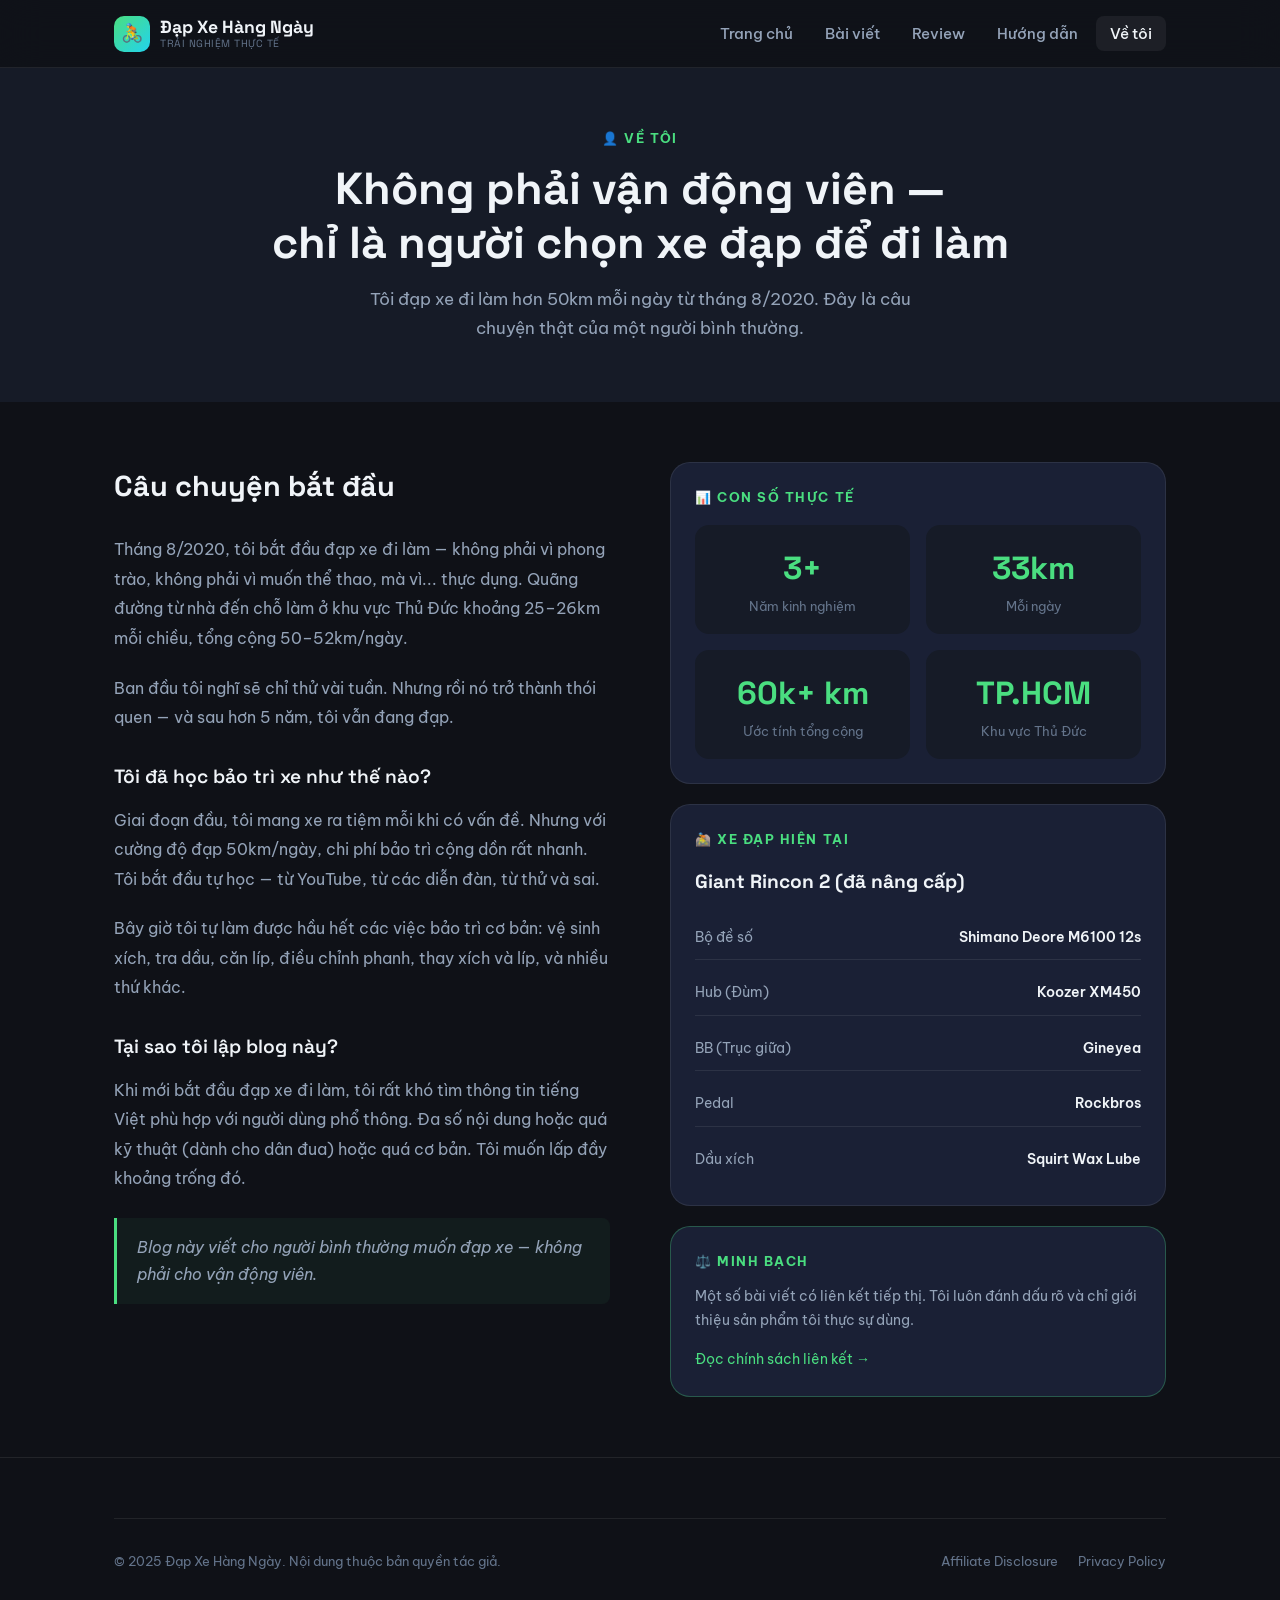
==== about.html @ 83a3c380 "Initial commit: Dap Xe Hang Ngay cycling blog website" ====
<!DOCTYPE html>
<html lang="vi">
<head>
  <meta charset="UTF-8" />
  <meta name="viewport" content="width=device-width, initial-scale=1.0" />
  <title>Về tôi – Người đạp xe đi làm hơn 5 năm | Đạp Xe Hàng Ngày</title>
  <meta name="description" content="Câu chuyện của tôi: đạp xe đi làm 50km/ngày từ tháng 8/2020, tự bảo trì xe, và tại sao tôi lập blog này." />
  <link rel="icon" href="data:image/svg+xml,<svg xmlns='http://www.w3.org/2000/svg' viewBox='0 0 100 100'><text y='.9em' font-size='90'>🚴</text></svg>" />
  <link rel="stylesheet" href="css/style.css" />
</head>
<body>
<nav class="navbar">
  <div class="container nav-inner">
    <a href="index.html" class="nav-logo">
      <div class="nav-logo-icon">🚴</div>
      <div class="nav-logo-text">Đạp Xe Hàng Ngày<span class="nav-logo-sub">Trải nghiệm thực tế</span></div>
    </a>
    <ul class="nav-links">
      <li><a href="index.html">Trang chủ</a></li>
      <li><a href="blog.html">Bài viết</a></li>
      <li><a href="reviews.html">Review</a></li>
      <li><a href="guides.html">Hướng dẫn</a></li>
      <li><a href="about.html" class="active">Về tôi</a></li>
    </ul>
    <button class="nav-toggle" id="navToggle" aria-label="Mở menu" aria-expanded="false"><span></span><span></span><span></span></button>
  </div>
</nav>
<nav class="mobile-menu" id="mobileMenu">
  <a href="index.html">🏠 Trang chủ</a>
  <a href="blog.html">📝 Bài viết</a>
  <a href="reviews.html">⭐ Review</a>
  <a href="guides.html">📚 Hướng dẫn</a>
  <a href="about.html">👤 Về tôi</a>
</nav>

<main>
  <!-- Page Hero -->
  <section class="page-hero" style="background:var(--bg-secondary);">
    <div class="container">
      <div class="section-label">👤 Về tôi</div>
      <h1 class="section-title">Không phải vận động viên —<br />chỉ là người chọn xe đạp để đi làm</h1>
      <p class="section-subtitle" style="margin:0 auto;">Tôi đạp xe đi làm hơn 50km mỗi ngày từ tháng 8/2020. Đây là câu chuyện thật của một người bình thường.</p>
    </div>
  </section>

  <div class="container" style="padding:60px 24px;">
    <div style="display:grid;grid-template-columns:1fr 1fr;gap:60px;align-items:start;">

      <!-- Story -->
      <div>
        <h2 style="font-family:var(--font-heading);font-size:1.8rem;font-weight:700;margin-bottom:24px;">Câu chuyện bắt đầu</h2>

        <div class="post-content" style="background:transparent;border:none;padding:0;">
          <p>Tháng 8/2020, tôi bắt đầu đạp xe đi làm — không phải vì phong trào, không phải vì muốn thể thao, mà vì... thực dụng. Quãng đường từ nhà đến chỗ làm ở khu vực Thủ Đức khoảng 25–26km mỗi chiều, tổng cộng 50–52km/ngày.</p>

          <p>Ban đầu tôi nghĩ sẽ chỉ thử vài tuần. Nhưng rồi nó trở thành thói quen — và sau hơn 5 năm, tôi vẫn đang đạp.</p>

          <h3>Tôi đã học bảo trì xe như thế nào?</h3>
          <p>Giai đoạn đầu, tôi mang xe ra tiệm mỗi khi có vấn đề. Nhưng với cường độ đạp 50km/ngày, chi phí bảo trì cộng dồn rất nhanh. Tôi bắt đầu tự học — từ YouTube, từ các diễn đàn, từ thử và sai.</p>

          <p>Bây giờ tôi tự làm được hầu hết các việc bảo trì cơ bản: vệ sinh xích, tra dầu, căn líp, điều chỉnh phanh, thay xích và líp, và nhiều thứ khác.</p>

          <h3>Tại sao tôi lập blog này?</h3>
          <p>Khi mới bắt đầu đạp xe đi làm, tôi rất khó tìm thông tin tiếng Việt phù hợp với người dùng phổ thông. Đa số nội dung hoặc quá kỹ thuật (dành cho dân đua) hoặc quá cơ bản. Tôi muốn lấp đầy khoảng trống đó.</p>

          <blockquote>Blog này viết cho người bình thường muốn đạp xe — không phải cho vận động viên.</blockquote>
        </div>
      </div>

      <!-- Stats & Bike Specs -->
      <div style="display:flex;flex-direction:column;gap:20px;">

        <div class="card">
          <div class="card-body">
            <div class="section-label" style="margin-bottom:16px;">📊 Con số thực tế</div>
            <div style="display:grid;grid-template-columns:1fr 1fr;gap:16px;">
              <div style="text-align:center;padding:16px;background:var(--bg-secondary);border-radius:var(--radius-md);">
                <div style="font-family:var(--font-heading);font-size:2rem;font-weight:800;color:var(--accent-primary);" data-target="5" data-suffix="+">0</div>
                <div style="font-size:0.82rem;color:var(--text-muted);">Năm kinh nghiệm</div>
              </div>
              <div style="text-align:center;padding:16px;background:var(--bg-secondary);border-radius:var(--radius-md);">
                <div style="font-family:var(--font-heading);font-size:2rem;font-weight:800;color:var(--accent-primary);" data-target="50" data-suffix="km">0</div>
                <div style="font-size:0.82rem;color:var(--text-muted);">Mỗi ngày</div>
              </div>
              <div style="text-align:center;padding:16px;background:var(--bg-secondary);border-radius:var(--radius-md);">
                <div style="font-family:var(--font-heading);font-size:2rem;font-weight:800;color:var(--accent-primary);" data-target="91" data-suffix="k+ km">0</div>
                <div style="font-size:0.82rem;color:var(--text-muted);">Ước tính tổng cộng</div>
              </div>
              <div style="text-align:center;padding:16px;background:var(--bg-secondary);border-radius:var(--radius-md);">
                <div style="font-family:var(--font-heading);font-size:2rem;font-weight:800;color:var(--accent-primary);">TP.HCM</div>
                <div style="font-size:0.82rem;color:var(--text-muted);">Khu vực Thủ Đức</div>
              </div>
            </div>
          </div>
        </div>

        <div class="card">
          <div class="card-body">
            <div class="section-label" style="margin-bottom:16px;">🚵 Xe đạp hiện tại</div>
            <div style="font-family:var(--font-heading);font-size:1.2rem;font-weight:700;margin-bottom:16px;">Giant Rincon 2 (đã nâng cấp)</div>
            <div style="display:flex;flex-direction:column;gap:10px;">
              <div style="display:flex;justify-content:space-between;padding:10px 0;border-bottom:1px solid var(--border-color);font-size:0.9rem;">
                <span style="color:var(--text-secondary);">Bộ đề số</span>
                <span style="font-weight:600;">Shimano Deore M6100 12s</span>
              </div>
              <div style="display:flex;justify-content:space-between;padding:10px 0;border-bottom:1px solid var(--border-color);font-size:0.9rem;">
                <span style="color:var(--text-secondary);">Hub (Đùm)</span>
                <span style="font-weight:600;">Koozer XM450</span>
              </div>
              <div style="display:flex;justify-content:space-between;padding:10px 0;border-bottom:1px solid var(--border-color);font-size:0.9rem;">
                <span style="color:var(--text-secondary);">BB (Trục giữa)</span>
                <span style="font-weight:600;">Gineyea</span>
              </div>
              <div style="display:flex;justify-content:space-between;padding:10px 0;border-bottom:1px solid var(--border-color);font-size:0.9rem;">
                <span style="color:var(--text-secondary);">Pedal</span>
                <span style="font-weight:600;">Rockbros</span>
              </div>
              <div style="display:flex;justify-content:space-between;padding:10px 0;font-size:0.9rem;">
                <span style="color:var(--text-secondary);">Dầu xích</span>
                <span style="font-weight:600;">Squirt Wax Lube</span>
              </div>
            </div>
          </div>
        </div>

        <div class="card" style="border-color:var(--border-accent);">
          <div class="card-body">
            <div class="section-label" style="margin-bottom:12px;">⚖️ Minh bạch</div>
            <p style="font-size:0.88rem;color:var(--text-secondary);margin-bottom:12px;">Một số bài viết có liên kết tiếp thị. Tôi luôn đánh dấu rõ và chỉ giới thiệu sản phẩm tôi thực sự dùng.</p>
            <a href="legal/disclosure.html" style="font-size:0.88rem;color:var(--accent-primary);">Đọc chính sách liên kết →</a>
          </div>
        </div>

      </div>
    </div>
  </div>
</main>

<footer class="footer">
  <div class="container">
    <div class="footer-bottom">
      <p class="footer-copy">© 2025 Đạp Xe Hàng Ngày. Nội dung thuộc bản quyền tác giả.</p>
      <div class="footer-legal">
        <a href="legal/disclosure.html">Affiliate Disclosure</a>
        <a href="legal/privacy-policy.html">Privacy Policy</a>
      </div>
    </div>
  </div>
</footer>
<script src="js/main.js"></script>
</body>
</html>
---- css/style.css ----
/* =========================================================
   BÁNH XE ĐI LÀM - Design System
   ========================================================= */

@import url('https://fonts.googleapis.com/css2?family=Be+Vietnam+Pro:ital,wght@0,300;0,400;0,500;0,600;0,700;0,800;1,400&family=Space+Grotesk:wght@400;500;600;700&display=swap');

/* ---- CSS Variables ---- */
:root {
  /* Colors - Dark Theme */
  --bg-primary:    #0f1117;
  --bg-secondary:  #161b27;
  --bg-card:       #1a2035;
  --bg-glass:      rgba(26, 32, 53, 0.7);

  --accent-primary:  #4ade80;   /* Xanh lá tươi - cycling energy */
  --accent-secondary:#22d3ee;   /* Cyan - tốc độ */
  --accent-warm:     #fb923c;   /* Cam - cảnh báo, highlight */
  --accent-gradient: linear-gradient(135deg, #4ade80 0%, #22d3ee 100%);

  --text-primary:   #f0f4f8;
  --text-secondary: #94a3b8;
  --text-muted:     #64748b;

  --border-color:   rgba(255,255,255,0.08);
  --border-accent:  rgba(74, 222, 128, 0.3);

  --shadow-sm:  0 2px 8px rgba(0,0,0,0.3);
  --shadow-md:  0 8px 32px rgba(0,0,0,0.4);
  --shadow-lg:  0 24px 64px rgba(0,0,0,0.5);
  --shadow-glow:0 0 30px rgba(74, 222, 128, 0.2);

  /* Typography */
  --font-body:    'Be Vietnam Pro', sans-serif;
  --font-heading: 'Space Grotesk', sans-serif;

  /* Spacing */
  --nav-height: 68px;
  --container-max: 1100px;
  --section-py: 80px;

  /* Transitions */
  --transition-fast:   150ms ease;
  --transition-normal: 300ms cubic-bezier(0.4, 0, 0.2, 1);
  --transition-slow:   600ms cubic-bezier(0.4, 0, 0.2, 1);

  --radius-sm: 8px;
  --radius-md: 14px;
  --radius-lg: 20px;
  --radius-xl: 28px;
}

/* ---- Reset & Base ---- */
*, *::before, *::after { box-sizing: border-box; margin: 0; padding: 0; }

html {
  scroll-behavior: smooth;
  font-size: 16px;
}

body {
  font-family: var(--font-body);
  background-color: var(--bg-primary);
  color: var(--text-primary);
  line-height: 1.7;
  min-height: 100vh;
  overflow-x: hidden;
}

img { max-width: 100%; height: auto; display: block; }
a  { color: var(--accent-primary); text-decoration: none; transition: color var(--transition-fast); }
a:hover { color: var(--accent-secondary); }

/* ---- Scrollbar ---- */
::-webkit-scrollbar { width: 6px; }
::-webkit-scrollbar-track { background: var(--bg-primary); }
::-webkit-scrollbar-thumb { background: var(--accent-primary); border-radius: 4px; }

/* ---- Container ---- */
.container {
  width: 100%;
  max-width: var(--container-max);
  margin: 0 auto;
  padding: 0 24px;
}

/* ---- Buttons ---- */
.btn {
  display: inline-flex;
  align-items: center;
  gap: 8px;
  padding: 12px 28px;
  border-radius: 50px;
  font-family: var(--font-body);
  font-weight: 600;
  font-size: 0.95rem;
  cursor: pointer;
  border: none;
  transition: all var(--transition-normal);
  text-decoration: none;
  letter-spacing: 0.02em;
  white-space: nowrap;
}

.btn-primary {
  background: var(--accent-gradient);
  color: #0f1117;
  box-shadow: 0 4px 20px rgba(74, 222, 128, 0.35);
}
.btn-primary:hover {
  transform: translateY(-2px);
  box-shadow: 0 8px 30px rgba(74, 222, 128, 0.5);
  color: #0f1117;
}

.btn-outline {
  background: transparent;
  color: var(--text-primary);
  border: 1.5px solid var(--border-color);
}
.btn-outline:hover {
  border-color: var(--accent-primary);
  color: var(--accent-primary);
  transform: translateY(-2px);
}

.btn-sm { padding: 8px 18px; font-size: 0.85rem; }

/* ---- Cards ---- */
.card {
  background: var(--bg-card);
  border: 1px solid var(--border-color);
  border-radius: var(--radius-lg);
  overflow: hidden;
  transition: all var(--transition-normal);
}
.card:hover {
  transform: translateY(-4px);
  border-color: var(--border-accent);
  box-shadow: var(--shadow-md), var(--shadow-glow);
}

.card-body { padding: 24px; }

/* ---- Tags/Badges ---- */
.tag {
  display: inline-block;
  padding: 4px 12px;
  border-radius: 50px;
  font-size: 0.78rem;
  font-weight: 600;
  letter-spacing: 0.04em;
  text-transform: uppercase;
}
.tag-green  { background: rgba(74,222,128,0.15); color: var(--accent-primary); }
.tag-cyan   { background: rgba(34,211,238,0.15); color: var(--accent-secondary); }
.tag-orange { background: rgba(251,146,60,0.15);  color: var(--accent-warm); }
.tag-gray   { background: rgba(148,163,184,0.12); color: var(--text-secondary); }

/* ---- Section headings ---- */
.section-label {
  font-size: 0.8rem;
  font-weight: 700;
  letter-spacing: 0.12em;
  text-transform: uppercase;
  color: var(--accent-primary);
  margin-bottom: 12px;
}

.section-title {
  font-family: var(--font-heading);
  font-size: clamp(1.8rem, 4vw, 2.8rem);
  font-weight: 700;
  line-height: 1.2;
  margin-bottom: 16px;
}

.section-subtitle {
  color: var(--text-secondary);
  font-size: 1.05rem;
  max-width: 580px;
}

/* ---- Divider ---- */
.divider {
  width: 48px;
  height: 3px;
  background: var(--accent-gradient);
  border-radius: 2px;
  margin-bottom: 24px;
}

/* ========================================================
   NAVIGATION
   ======================================================== */
.navbar {
  position: fixed;
  top: 0;
  left: 0;
  right: 0;
  z-index: 1000;
  height: var(--nav-height);
  background: rgba(15, 17, 23, 0.85);
  backdrop-filter: blur(20px);
  -webkit-backdrop-filter: blur(20px);
  border-bottom: 1px solid var(--border-color);
  transition: all var(--transition-normal);
}

.navbar.scrolled {
  background: rgba(15, 17, 23, 0.98);
  box-shadow: var(--shadow-md);
}

.nav-inner {
  display: flex;
  align-items: center;
  justify-content: space-between;
  height: 100%;
}

.nav-logo {
  display: flex;
  align-items: center;
  gap: 10px;
  text-decoration: none;
}

.nav-logo-icon {
  width: 36px;
  height: 36px;
  background: var(--accent-gradient);
  border-radius: 10px;
  display: flex;
  align-items: center;
  justify-content: center;
  font-size: 18px;
}

.nav-logo-text {
  font-family: var(--font-heading);
  font-size: 1.1rem;
  font-weight: 700;
  color: var(--text-primary);
  line-height: 1.2;
}

.nav-logo-sub {
  display: block;
  font-size: 0.65rem;
  font-weight: 400;
  color: var(--text-muted);
  letter-spacing: 0.05em;
  text-transform: uppercase;
}

.nav-links {
  display: flex;
  align-items: center;
  gap: 4px;
  list-style: none;
}

.nav-links a {
  padding: 8px 14px;
  border-radius: var(--radius-sm);
  font-size: 0.92rem;
  font-weight: 500;
  color: var(--text-secondary);
  transition: all var(--transition-fast);
}
.nav-links a:hover,
.nav-links a.active {
  color: var(--text-primary);
  background: rgba(255,255,255,0.06);
}

.nav-cta { margin-left: 8px; }

/* Mobile Nav Toggle */
.nav-toggle {
  display: none;
  flex-direction: column;
  gap: 5px;
  cursor: pointer;
  padding: 6px;
  border: none;
  background: none;
}
.nav-toggle span {
  display: block;
  width: 24px;
  height: 2px;
  background: var(--text-primary);
  border-radius: 2px;
  transition: all var(--transition-normal);
}

/* Mobile Menu */
.mobile-menu {
  display: none;
  position: fixed;
  top: var(--nav-height);
  left: 0;
  right: 0;
  background: rgba(15,17,23,0.98);
  backdrop-filter: blur(20px);
  border-bottom: 1px solid var(--border-color);
  padding: 16px 24px 24px;
  z-index: 999;
  flex-direction: column;
  gap: 4px;
}
.mobile-menu.open { display: flex; }
.mobile-menu a {
  padding: 12px 16px;
  border-radius: var(--radius-sm);
  font-size: 1rem;
  font-weight: 500;
  color: var(--text-secondary);
}
.mobile-menu a:hover { color: var(--text-primary); background: rgba(255,255,255,0.06); }

/* ========================================================
   HERO SECTION
   ======================================================== */
.hero {
  min-height: 100vh;
  display: flex;
  align-items: center;
  padding-top: var(--nav-height);
  position: relative;
  overflow: hidden;
}

/* Animated background grid */
.hero::before {
  content: '';
  position: absolute;
  inset: 0;
  background-image:
    linear-gradient(rgba(74,222,128,0.04) 1px, transparent 1px),
    linear-gradient(90deg, rgba(74,222,128,0.04) 1px, transparent 1px);
  background-size: 60px 60px;
  mask-image: radial-gradient(ellipse 80% 70% at 50% 50%, black 40%, transparent 100%);
  -webkit-mask-image: radial-gradient(ellipse 80% 70% at 50% 50%, black 40%, transparent 100%);
}

/* Glow orbs */
.hero::after {
  content: '';
  position: absolute;
  top: 20%;
  right: -10%;
  width: 600px;
  height: 600px;
  background: radial-gradient(circle, rgba(74,222,128,0.08) 0%, transparent 70%);
  border-radius: 50%;
  pointer-events: none;
}

.hero-content {
  position: relative;
  z-index: 1;
  display: grid;
  grid-template-columns: 1fr 1fr;
  gap: 64px;
  align-items: center;
  padding: 80px 0;
}

.hero-eyebrow {
  display: inline-flex;
  align-items: center;
  gap: 8px;
  background: rgba(74,222,128,0.1);
  border: 1px solid rgba(74,222,128,0.2);
  border-radius: 50px;
  padding: 6px 16px;
  font-size: 0.82rem;
  font-weight: 600;
  color: var(--accent-primary);
  letter-spacing: 0.05em;
  text-transform: uppercase;
  margin-bottom: 24px;
}

.hero-title {
  font-family: var(--font-heading);
  font-size: clamp(2.4rem, 5vw, 3.8rem);
  font-weight: 800;
  line-height: 1.1;
  margin-bottom: 24px;
  letter-spacing: -0.02em;
}

.hero-title .highlight {
  background: var(--accent-gradient);
  -webkit-background-clip: text;
  -webkit-text-fill-color: transparent;
  background-clip: text;
}

.hero-desc {
  font-size: 1.1rem;
  color: var(--text-secondary);
  line-height: 1.8;
  margin-bottom: 36px;
  max-width: 480px;
}

.hero-cta {
  display: flex;
  gap: 12px;
  flex-wrap: wrap;
  margin-bottom: 48px;
}

.hero-stats {
  display: flex;
  gap: 32px;
}

.hero-stat-item {
  display: flex;
  flex-direction: column;
}

.hero-stat-number {
  font-family: var(--font-heading);
  font-size: 2rem;
  font-weight: 800;
  background: var(--accent-gradient);
  -webkit-background-clip: text;
  -webkit-text-fill-color: transparent;
  background-clip: text;
  line-height: 1;
}

.hero-stat-label {
  font-size: 0.82rem;
  color: var(--text-muted);
  margin-top: 4px;
}

/* Hero Visual */
.hero-visual {
  display: flex;
  justify-content: center;
  align-items: center;
  position: relative;
}

.hero-bike-card {
  background: var(--bg-glass);
  backdrop-filter: blur(20px);
  border: 1px solid var(--border-color);
  border-radius: var(--radius-xl);
  padding: 32px;
  width: 100%;
  max-width: 400px;
  box-shadow: var(--shadow-lg);
  position: relative;
  overflow: hidden;
}

.hero-bike-card::before {
  content: '';
  position: absolute;
  top: -50%;
  left: -50%;
  width: 200%;
  height: 200%;
  background: conic-gradient(from 0deg at 50% 50%, transparent 0deg, rgba(74,222,128,0.06) 60deg, transparent 120deg);
  animation: rotate 8s linear infinite;
}

@keyframes rotate { to { transform: rotate(360deg); } }

.bike-card-inner { position: relative; z-index: 1; }

.bike-emoji { font-size: 72px; text-align: center; margin-bottom: 20px; animation: float 3s ease-in-out infinite; }
@keyframes float {
  0%, 100% { transform: translateY(0); }
  50% { transform: translateY(-12px); }
}

.bike-card-title {
  font-family: var(--font-heading);
  font-size: 1.2rem;
  font-weight: 700;
  text-align: center;
  margin-bottom: 6px;
}

.bike-card-sub {
  text-align: center;
  color: var(--text-secondary);
  font-size: 0.88rem;
  margin-bottom: 24px;
}

.bike-card-stats {
  display: grid;
  grid-template-columns: 1fr 1fr;
  gap: 12px;
}

.bike-mini-stat {
  background: rgba(255,255,255,0.04);
  border: 1px solid var(--border-color);
  border-radius: var(--radius-sm);
  padding: 12px;
  text-align: center;
}

.bike-mini-stat-val {
  font-family: var(--font-heading);
  font-size: 1.4rem;
  font-weight: 700;
  color: var(--accent-primary);
}

.bike-mini-stat-label {
  font-size: 0.75rem;
  color: var(--text-muted);
  margin-top: 2px;
}

/* ========================================================
   FEATURES / ABOUT STRIP
   ======================================================== */
.features-strip {
  padding: 60px 0;
  border-top: 1px solid var(--border-color);
  border-bottom: 1px solid var(--border-color);
}

.features-grid {
  display: grid;
  grid-template-columns: repeat(4, 1fr);
  gap: 32px;
}

.feature-item {
  display: flex;
  flex-direction: column;
  align-items: flex-start;
  gap: 12px;
}

.feature-icon {
  width: 44px;
  height: 44px;
  border-radius: var(--radius-sm);
  background: rgba(74,222,128,0.1);
  display: flex;
  align-items: center;
  justify-content: center;
  font-size: 22px;
}

.feature-title {
  font-family: var(--font-heading);
  font-size: 1rem;
  font-weight: 600;
}

.feature-desc {
  font-size: 0.88rem;
  color: var(--text-secondary);
  line-height: 1.6;
}

/* ========================================================
   LATEST POSTS
   ======================================================== */
.posts-section {
  padding: var(--section-py) 0;
}

.section-header {
  display: flex;
  align-items: flex-end;
  justify-content: space-between;
  margin-bottom: 48px;
  flex-wrap: wrap;
  gap: 16px;
}

.posts-grid {
  display: grid;
  grid-template-columns: 2fr 1fr;
  gap: 24px;
}

.post-card {
  background: var(--bg-card);
  border: 1px solid var(--border-color);
  border-radius: var(--radius-lg);
  overflow: hidden;
  transition: all var(--transition-normal);
  display: flex;
  flex-direction: column;
}

.post-card:hover {
  transform: translateY(-4px);
  border-color: var(--border-accent);
  box-shadow: var(--shadow-md), var(--shadow-glow);
}

.post-card-thumb {
  width: 100%;
  aspect-ratio: 16/9;
  background: var(--bg-secondary);
  overflow: hidden;
  position: relative;
}

.post-card-thumb-placeholder {
  width: 100%;
  height: 100%;
  display: flex;
  align-items: center;
  justify-content: center;
  font-size: 64px;
  background: linear-gradient(135deg, var(--bg-secondary) 0%, var(--bg-card) 100%);
}

.post-card.featured .post-card-thumb { aspect-ratio: 16/7; }

.post-card-body {
  padding: 24px;
  flex: 1;
  display: flex;
  flex-direction: column;
}

.post-meta {
  display: flex;
  align-items: center;
  gap: 12px;
  margin-bottom: 12px;
  flex-wrap: wrap;
}

.post-date {
  font-size: 0.8rem;
  color: var(--text-muted);
}

.post-title {
  font-family: var(--font-heading);
  font-size: 1.2rem;
  font-weight: 700;
  line-height: 1.4;
  margin-bottom: 10px;
  color: var(--text-primary);
  transition: color var(--transition-fast);
}

.post-card:hover .post-title { color: var(--accent-primary); }

.post-card.featured .post-title { font-size: 1.6rem; }

.post-excerpt {
  font-size: 0.92rem;
  color: var(--text-secondary);
  line-height: 1.7;
  flex: 1;
  margin-bottom: 20px;
}

.post-read-more {
  display: inline-flex;
  align-items: center;
  gap: 6px;
  font-size: 0.88rem;
  font-weight: 600;
  color: var(--accent-primary);
  transition: gap var(--transition-fast);
}
.post-read-more:hover { gap: 10px; color: var(--accent-primary); }

.posts-sidebar {
  display: flex;
  flex-direction: column;
  gap: 16px;
}

.post-card-mini {
  background: var(--bg-card);
  border: 1px solid var(--border-color);
  border-radius: var(--radius-md);
  padding: 18px;
  transition: all var(--transition-normal);
  display: flex;
  flex-direction: column;
  gap: 10px;
}
.post-card-mini:hover {
  border-color: var(--border-accent);
  transform: translateX(4px);
}

.post-card-mini .post-title {
  font-size: 0.98rem;
  margin: 0;
}

/* ========================================================
   REVIEWS SECTION
   ======================================================== */
.reviews-section {
  padding: var(--section-py) 0;
  background: var(--bg-secondary);
}

.reviews-grid {
  display: grid;
  grid-template-columns: repeat(3, 1fr);
  gap: 20px;
}

.review-card {
  background: var(--bg-card);
  border: 1px solid var(--border-color);
  border-radius: var(--radius-lg);
  padding: 24px;
  transition: all var(--transition-normal);
  display: flex;
  flex-direction: column;
  gap: 16px;
}
.review-card:hover {
  transform: translateY(-4px);
  border-color: var(--border-accent);
  box-shadow: var(--shadow-md), var(--shadow-glow);
}

.review-icon { font-size: 40px; }

.review-rating {
  display: flex;
  gap: 3px;
  color: #fbbf24;
  font-size: 0.9rem;
}

.review-title {
  font-family: var(--font-heading);
  font-size: 1.05rem;
  font-weight: 700;
  color: var(--text-primary);
}

.review-desc {
  font-size: 0.88rem;
  color: var(--text-secondary);
  line-height: 1.65;
  flex: 1;
}

.review-price-row {
  display: flex;
  align-items: center;
  justify-content: space-between;
  padding-top: 12px;
  border-top: 1px solid var(--border-color);
}

.review-price {
  font-size: 0.85rem;
  color: var(--text-muted);
}

/* ---- Affiliate disclaimer chip ---- */
.affiliate-chip {
  display: inline-flex;
  align-items: center;
  gap: 5px;
  font-size: 0.72rem;
  font-weight: 600;
  color: var(--accent-warm);
  background: rgba(251,146,60,0.1);
  border: 1px solid rgba(251,146,60,0.2);
  border-radius: 50px;
  padding: 2px 8px;
}

/* ========================================================
   ABOUT PREVIEW SECTION
   ======================================================== */
.about-section {
  padding: var(--section-py) 0;
}

.about-grid {
  display: grid;
  grid-template-columns: 1fr 1fr;
  gap: 80px;
  align-items: center;
}

.about-timeline {
  display: flex;
  flex-direction: column;
  gap: 0;
}

.timeline-item {
  display: flex;
  gap: 20px;
  position: relative;
}

.timeline-item:not(:last-child) { padding-bottom: 32px; }

.timeline-line {
  display: flex;
  flex-direction: column;
  align-items: center;
  flex-shrink: 0;
}

.timeline-dot {
  width: 12px;
  height: 12px;
  border-radius: 50%;
  background: var(--accent-primary);
  flex-shrink: 0;
  position: relative;
  z-index: 1;
  box-shadow: 0 0 0 4px rgba(74,222,128,0.15);
}

.timeline-connector {
  width: 2px;
  flex: 1;
  background: linear-gradient(to bottom, var(--accent-primary), transparent);
  margin-top: 4px;
}

.timeline-content { padding-top: 0; }

.timeline-year {
  font-size: 0.78rem;
  font-weight: 700;
  letter-spacing: 0.1em;
  text-transform: uppercase;
  color: var(--accent-primary);
  margin-bottom: 4px;
}

.timeline-text {
  font-size: 0.95rem;
  color: var(--text-secondary);
  line-height: 1.65;
}

/* ========================================================
   NEWSLETTER / CTA STRIP
   ======================================================== */
.cta-section {
  padding: var(--section-py) 0;
  background: var(--bg-secondary);
  position: relative;
  overflow: hidden;
}

.cta-section::before {
  content: '';
  position: absolute;
  top: -100px;
  left: 50%;
  transform: translateX(-50%);
  width: 800px;
  height: 400px;
  background: radial-gradient(ellipse, rgba(74,222,128,0.06) 0%, transparent 70%);
  pointer-events: none;
}

.cta-inner {
  text-align: center;
  position: relative;
  z-index: 1;
}

.cta-inner .section-title { margin-bottom: 12px; }
.cta-inner .section-subtitle { margin: 0 auto 36px; }

/* ========================================================
   FOOTER
   ======================================================== */
.footer {
  background: var(--bg-primary);
  border-top: 1px solid var(--border-color);
  padding: 60px 0 32px;
}

.footer-grid {
  display: grid;
  grid-template-columns: 1.5fr 1fr 1fr 1fr;
  gap: 40px;
  margin-bottom: 48px;
}

.footer-brand-desc {
  font-size: 0.9rem;
  color: var(--text-secondary);
  line-height: 1.7;
  margin: 12px 0 20px;
}

.footer-social {
  display: flex;
  gap: 10px;
}

.footer-social a {
  width: 36px;
  height: 36px;
  border-radius: 8px;
  background: var(--bg-card);
  border: 1px solid var(--border-color);
  display: flex;
  align-items: center;
  justify-content: center;
  font-size: 16px;
  transition: all var(--transition-fast);
  color: var(--text-secondary);
}
.footer-social a:hover {
  border-color: var(--accent-primary);
  color: var(--accent-primary);
  background: rgba(74,222,128,0.08);
}

.footer-col-title {
  font-family: var(--font-heading);
  font-size: 0.9rem;
  font-weight: 700;
  color: var(--text-primary);
  margin-bottom: 16px;
  letter-spacing: 0.03em;
  text-transform: uppercase;
}

.footer-links {
  list-style: none;
  display: flex;
  flex-direction: column;
  gap: 10px;
}

.footer-links a {
  font-size: 0.88rem;
  color: var(--text-secondary);
  transition: color var(--transition-fast);
}
.footer-links a:hover { color: var(--accent-primary); }

.footer-bottom {
  display: flex;
  align-items: center;
  justify-content: space-between;
  padding-top: 32px;
  border-top: 1px solid var(--border-color);
  flex-wrap: wrap;
  gap: 12px;
}

.footer-copy {
  font-size: 0.83rem;
  color: var(--text-muted);
}

.footer-legal {
  display: flex;
  gap: 20px;
}
.footer-legal a {
  font-size: 0.83rem;
  color: var(--text-muted);
}
.footer-legal a:hover { color: var(--accent-primary); }

/* ---- Affiliate Banner ---- */
.affiliate-banner {
  background: rgba(251,146,60,0.08);
  border: 1px solid rgba(251,146,60,0.2);
  border-radius: var(--radius-md);
  padding: 12px 20px;
  display: flex;
  align-items: flex-start;
  gap: 10px;
  margin: 32px 0;
  font-size: 0.88rem;
  color: var(--text-secondary);
}
.affiliate-banner-icon { font-size: 18px; flex-shrink: 0; }

/* ========================================================
   BLOG / POST PAGE STYLES
   ======================================================== */
.page-hero {
  padding: calc(var(--nav-height) + 60px) 0 60px;
  text-align: center;
}

.post-layout {
  display: grid;
  grid-template-columns: 1fr 300px;
  gap: 40px;
  padding: 60px 0;
}

.post-content {
  background: var(--bg-card);
  border: 1px solid var(--border-color);
  border-radius: var(--radius-lg);
  padding: 48px;
}

.post-content h2 {
  font-family: var(--font-heading);
  font-size: 1.6rem;
  font-weight: 700;
  margin: 40px 0 16px;
  color: var(--text-primary);
}

.post-content h3 {
  font-family: var(--font-heading);
  font-size: 1.2rem;
  font-weight: 600;
  margin: 28px 0 12px;
  color: var(--text-primary);
}

.post-content p {
  margin-bottom: 20px;
  color: var(--text-secondary);
  line-height: 1.85;
}

.post-content ul, .post-content ol {
  margin: 16px 0 24px 24px;
  color: var(--text-secondary);
}

.post-content li { margin-bottom: 8px; line-height: 1.75; }

.post-content strong { color: var(--text-primary); font-weight: 600; }

.post-content table {
  width: 100%;
  border-collapse: collapse;
  margin: 24px 0;
  font-size: 0.9rem;
}
.post-content th {
  background: var(--bg-secondary);
  padding: 12px 16px;
  text-align: left;
  font-weight: 600;
  font-size: 0.82rem;
  text-transform: uppercase;
  letter-spacing: 0.05em;
  color: var(--text-secondary);
  border-bottom: 1px solid var(--border-color);
}
.post-content td {
  padding: 12px 16px;
  border-bottom: 1px solid var(--border-color);
  color: var(--text-secondary);
}
.post-content tr:last-child td { border-bottom: none; }

.post-content blockquote {
  border-left: 3px solid var(--accent-primary);
  padding: 16px 20px;
  background: rgba(74,222,128,0.05);
  border-radius: 0 var(--radius-sm) var(--radius-sm) 0;
  margin: 24px 0;
  color: var(--text-secondary);
  font-style: italic;
}

/* Product Box */
.product-box {
  background: var(--bg-secondary);
  border: 1px solid var(--border-accent);
  border-radius: var(--radius-lg);
  padding: 24px;
  margin: 32px 0;
  display: flex;
  gap: 20px;
  align-items: flex-start;
}

.product-box-icon { font-size: 48px; flex-shrink: 0; }

.product-box-info { flex: 1; }

.product-box-name {
  font-family: var(--font-heading);
  font-size: 1.1rem;
  font-weight: 700;
  margin-bottom: 6px;
}

.product-box-rating {
  color: #fbbf24;
  font-size: 0.9rem;
  margin-bottom: 10px;
}

.product-box-desc {
  font-size: 0.9rem;
  color: var(--text-secondary);
  margin-bottom: 16px;
}

.product-box-links {
  display: flex;
  gap: 10px;
  flex-wrap: wrap;
}

/* Post Sidebar */
.post-sidebar { display: flex; flex-direction: column; gap: 20px; }

.sidebar-card {
  background: var(--bg-card);
  border: 1px solid var(--border-color);
  border-radius: var(--radius-lg);
  padding: 20px;
}

.sidebar-card-title {
  font-family: var(--font-heading);
  font-size: 0.9rem;
  font-weight: 700;
  text-transform: uppercase;
  letter-spacing: 0.05em;
  color: var(--text-secondary);
  margin-bottom: 16px;
}

.sidebar-links { list-style: none; display: flex; flex-direction: column; gap: 8px; }
.sidebar-links li a {
  font-size: 0.9rem;
  color: var(--text-secondary);
  display: flex;
  align-items: center;
  gap: 6px;
}
.sidebar-links li a:hover { color: var(--accent-primary); }

/* ========================================================
   LEGAL PAGES
   ======================================================== */
.legal-page {
  max-width: 760px;
  margin: 0 auto;
  padding: calc(var(--nav-height) + 60px) 24px 80px;
}

.legal-page h1 {
  font-family: var(--font-heading);
  font-size: 2rem;
  font-weight: 800;
  margin-bottom: 8px;
}

.legal-page .last-updated {
  font-size: 0.85rem;
  color: var(--text-muted);
  margin-bottom: 48px;
}

.legal-page h2 {
  font-family: var(--font-heading);
  font-size: 1.2rem;
  font-weight: 700;
  margin: 36px 0 12px;
  color: var(--text-primary);
}

.legal-page p, .legal-page li {
  font-size: 0.95rem;
  color: var(--text-secondary);
  line-height: 1.85;
  margin-bottom: 12px;
}

.legal-page ul { margin-left: 24px; }

.legal-highlight {
  background: rgba(74,222,128,0.08);
  border: 1px solid rgba(74,222,128,0.2);
  border-radius: var(--radius-md);
  padding: 20px 24px;
  margin: 24px 0;
  font-size: 0.95rem;
  color: var(--text-secondary);
  line-height: 1.75;
}

/* ========================================================
   RESPONSIVE
   ======================================================== */
@media (max-width: 900px) {
  .hero-content { grid-template-columns: 1fr; gap: 48px; }
  .hero-visual { order: -1; }
  .posts-grid { grid-template-columns: 1fr; }
  .reviews-grid { grid-template-columns: 1fr 1fr; }
  .about-grid { grid-template-columns: 1fr; gap: 40px; }
  .features-grid { grid-template-columns: 1fr 1fr; gap: 24px; }
  .footer-grid { grid-template-columns: 1fr 1fr; }
  .post-layout { grid-template-columns: 1fr; }
}

@media (max-width: 600px) {
  :root { --section-py: 56px; }
  .nav-links, .nav-cta { display: none; }
  .nav-toggle { display: flex; }
  .reviews-grid { grid-template-columns: 1fr; }
  .features-grid { grid-template-columns: 1fr 1fr; }
  .footer-grid { grid-template-columns: 1fr; }
  .hero-stats { gap: 20px; }
  .hero-title { font-size: 2rem; }
  .post-content { padding: 24px; }
  .product-box { flex-direction: column; }
}

/* ---- Utility ---- */
.text-center { text-align: center; }
.mt-0 { margin-top: 0 !important; }

/* ---- Scroll animation ---- */
.reveal {
  opacity: 0;
  transform: translateY(24px);
  transition: opacity 0.7s ease, transform 0.7s ease;
}
.reveal.visible {
  opacity: 1;
  transform: translateY(0);
}
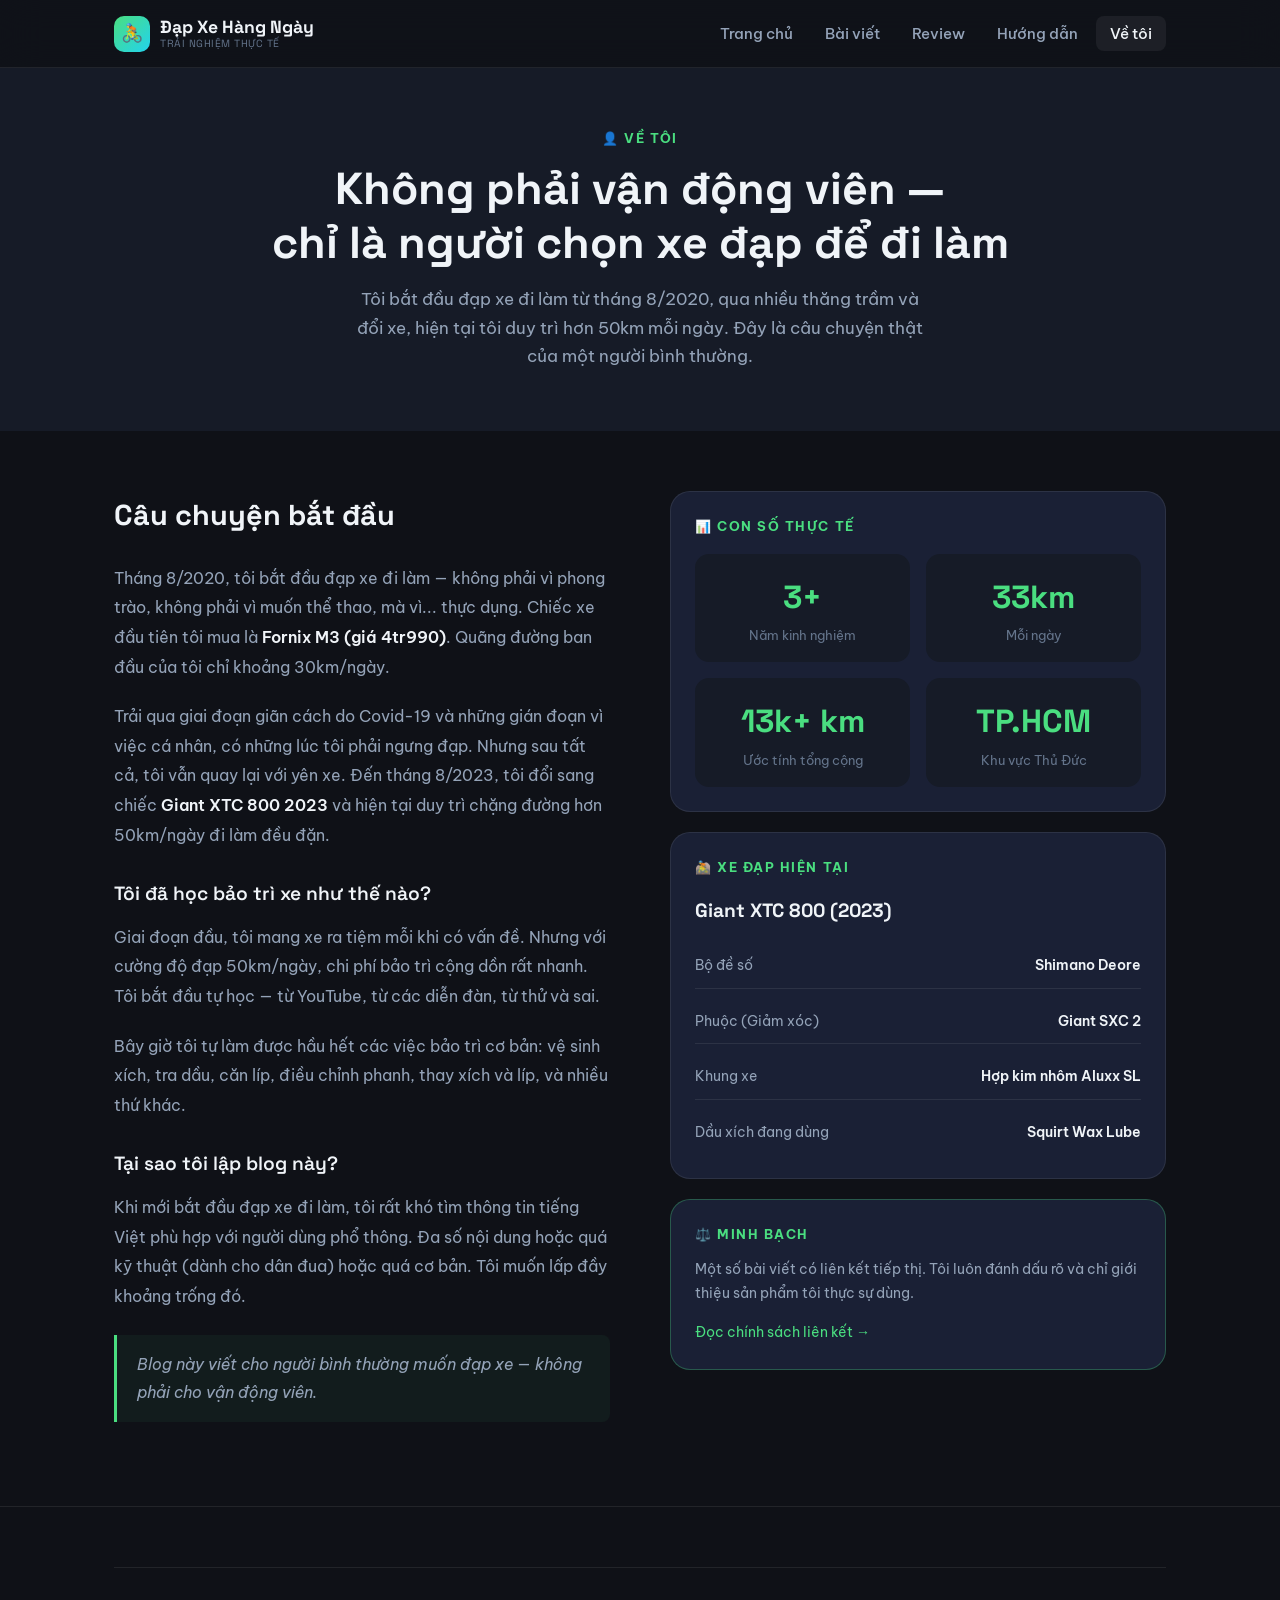
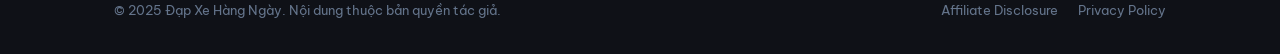
==== commit 39f7449d: "Update personal history and bike specs" ====
--- a/about.html
+++ b/about.html
@@ -39,7 +39,7 @@
     <div class="container">
       <div class="section-label">👤 Về tôi</div>
       <h1 class="section-title">Không phải vận động viên —<br />chỉ là người chọn xe đạp để đi làm</h1>
-      <p class="section-subtitle" style="margin:0 auto;">Tôi đạp xe đi làm hơn 50km mỗi ngày từ tháng 8/2020. Đây là câu chuyện thật của một người bình thường.</p>
+      <p class="section-subtitle" style="margin:0 auto;">Tôi bắt đầu đạp xe đi làm từ tháng 8/2020, qua nhiều thăng trầm và đổi xe, hiện tại tôi duy trì hơn 50km mỗi ngày. Đây là câu chuyện thật của một người bình thường.</p>
     </div>
   </section>
 
@@ -51,9 +51,9 @@
         <h2 style="font-family:var(--font-heading);font-size:1.8rem;font-weight:700;margin-bottom:24px;">Câu chuyện bắt đầu</h2>
 
         <div class="post-content" style="background:transparent;border:none;padding:0;">
-          <p>Tháng 8/2020, tôi bắt đầu đạp xe đi làm — không phải vì phong trào, không phải vì muốn thể thao, mà vì... thực dụng. Quãng đường từ nhà đến chỗ làm ở khu vực Thủ Đức khoảng 25–26km mỗi chiều, tổng cộng 50–52km/ngày.</p>
+          <p>Tháng 8/2020, tôi bắt đầu đạp xe đi làm — không phải vì phong trào, không phải vì muốn thể thao, mà vì... thực dụng. Chiếc xe đầu tiên tôi mua là <strong>Fornix M3 (giá 4tr990)</strong>. Quãng đường ban đầu của tôi chỉ khoảng 30km/ngày.</p>
 
-          <p>Ban đầu tôi nghĩ sẽ chỉ thử vài tuần. Nhưng rồi nó trở thành thói quen — và sau hơn 5 năm, tôi vẫn đang đạp.</p>
+          <p>Trải qua giai đoạn giãn cách do Covid-19 và những gián đoạn vì việc cá nhân, có những lúc tôi phải ngưng đạp. Nhưng sau tất cả, tôi vẫn quay lại với yên xe. Đến tháng 8/2023, tôi đổi sang chiếc <strong>Giant XTC 800 2023</strong> và hiện tại duy trì chặng đường hơn 50km/ngày đi làm đều đặn.</p>
 
           <h3>Tôi đã học bảo trì xe như thế nào?</h3>
           <p>Giai đoạn đầu, tôi mang xe ra tiệm mỗi khi có vấn đề. Nhưng với cường độ đạp 50km/ngày, chi phí bảo trì cộng dồn rất nhanh. Tôi bắt đầu tự học — từ YouTube, từ các diễn đàn, từ thử và sai.</p>
@@ -83,7 +83,7 @@
                 <div style="font-size:0.82rem;color:var(--text-muted);">Mỗi ngày</div>
               </div>
               <div style="text-align:center;padding:16px;background:var(--bg-secondary);border-radius:var(--radius-md);">
-                <div style="font-family:var(--font-heading);font-size:2rem;font-weight:800;color:var(--accent-primary);" data-target="91" data-suffix="k+ km">0</div>
+                <div style="font-family:var(--font-heading);font-size:2rem;font-weight:800;color:var(--accent-primary);" data-target="20" data-suffix="k+ km">0</div>
                 <div style="font-size:0.82rem;color:var(--text-muted);">Ước tính tổng cộng</div>
               </div>
               <div style="text-align:center;padding:16px;background:var(--bg-secondary);border-radius:var(--radius-md);">
@@ -97,26 +97,22 @@
         <div class="card">
           <div class="card-body">
             <div class="section-label" style="margin-bottom:16px;">🚵 Xe đạp hiện tại</div>
-            <div style="font-family:var(--font-heading);font-size:1.2rem;font-weight:700;margin-bottom:16px;">Giant Rincon 2 (đã nâng cấp)</div>
+            <div style="font-family:var(--font-heading);font-size:1.2rem;font-weight:700;margin-bottom:16px;">Giant XTC 800 (2023)</div>
             <div style="display:flex;flex-direction:column;gap:10px;">
               <div style="display:flex;justify-content:space-between;padding:10px 0;border-bottom:1px solid var(--border-color);font-size:0.9rem;">
                 <span style="color:var(--text-secondary);">Bộ đề số</span>
-                <span style="font-weight:600;">Shimano Deore M6100 12s</span>
+                <span style="font-weight:600;">Shimano Deore</span>
               </div>
               <div style="display:flex;justify-content:space-between;padding:10px 0;border-bottom:1px solid var(--border-color);font-size:0.9rem;">
-                <span style="color:var(--text-secondary);">Hub (Đùm)</span>
-                <span style="font-weight:600;">Koozer XM450</span>
+                <span style="color:var(--text-secondary);">Phuộc (Giảm xóc)</span>
+                <span style="font-weight:600;">Giant SXC 2</span>
               </div>
               <div style="display:flex;justify-content:space-between;padding:10px 0;border-bottom:1px solid var(--border-color);font-size:0.9rem;">
-                <span style="color:var(--text-secondary);">BB (Trục giữa)</span>
-                <span style="font-weight:600;">Gineyea</span>
-              </div>
-              <div style="display:flex;justify-content:space-between;padding:10px 0;border-bottom:1px solid var(--border-color);font-size:0.9rem;">
-                <span style="color:var(--text-secondary);">Pedal</span>
-                <span style="font-weight:600;">Rockbros</span>
+                <span style="color:var(--text-secondary);">Khung xe</span>
+                <span style="font-weight:600;">Hợp kim nhôm Aluxx SL</span>
               </div>
               <div style="display:flex;justify-content:space-between;padding:10px 0;font-size:0.9rem;">
-                <span style="color:var(--text-secondary);">Dầu xích</span>
+                <span style="color:var(--text-secondary);">Dầu xích đang dùng</span>
                 <span style="font-weight:600;">Squirt Wax Lube</span>
               </div>
             </div>
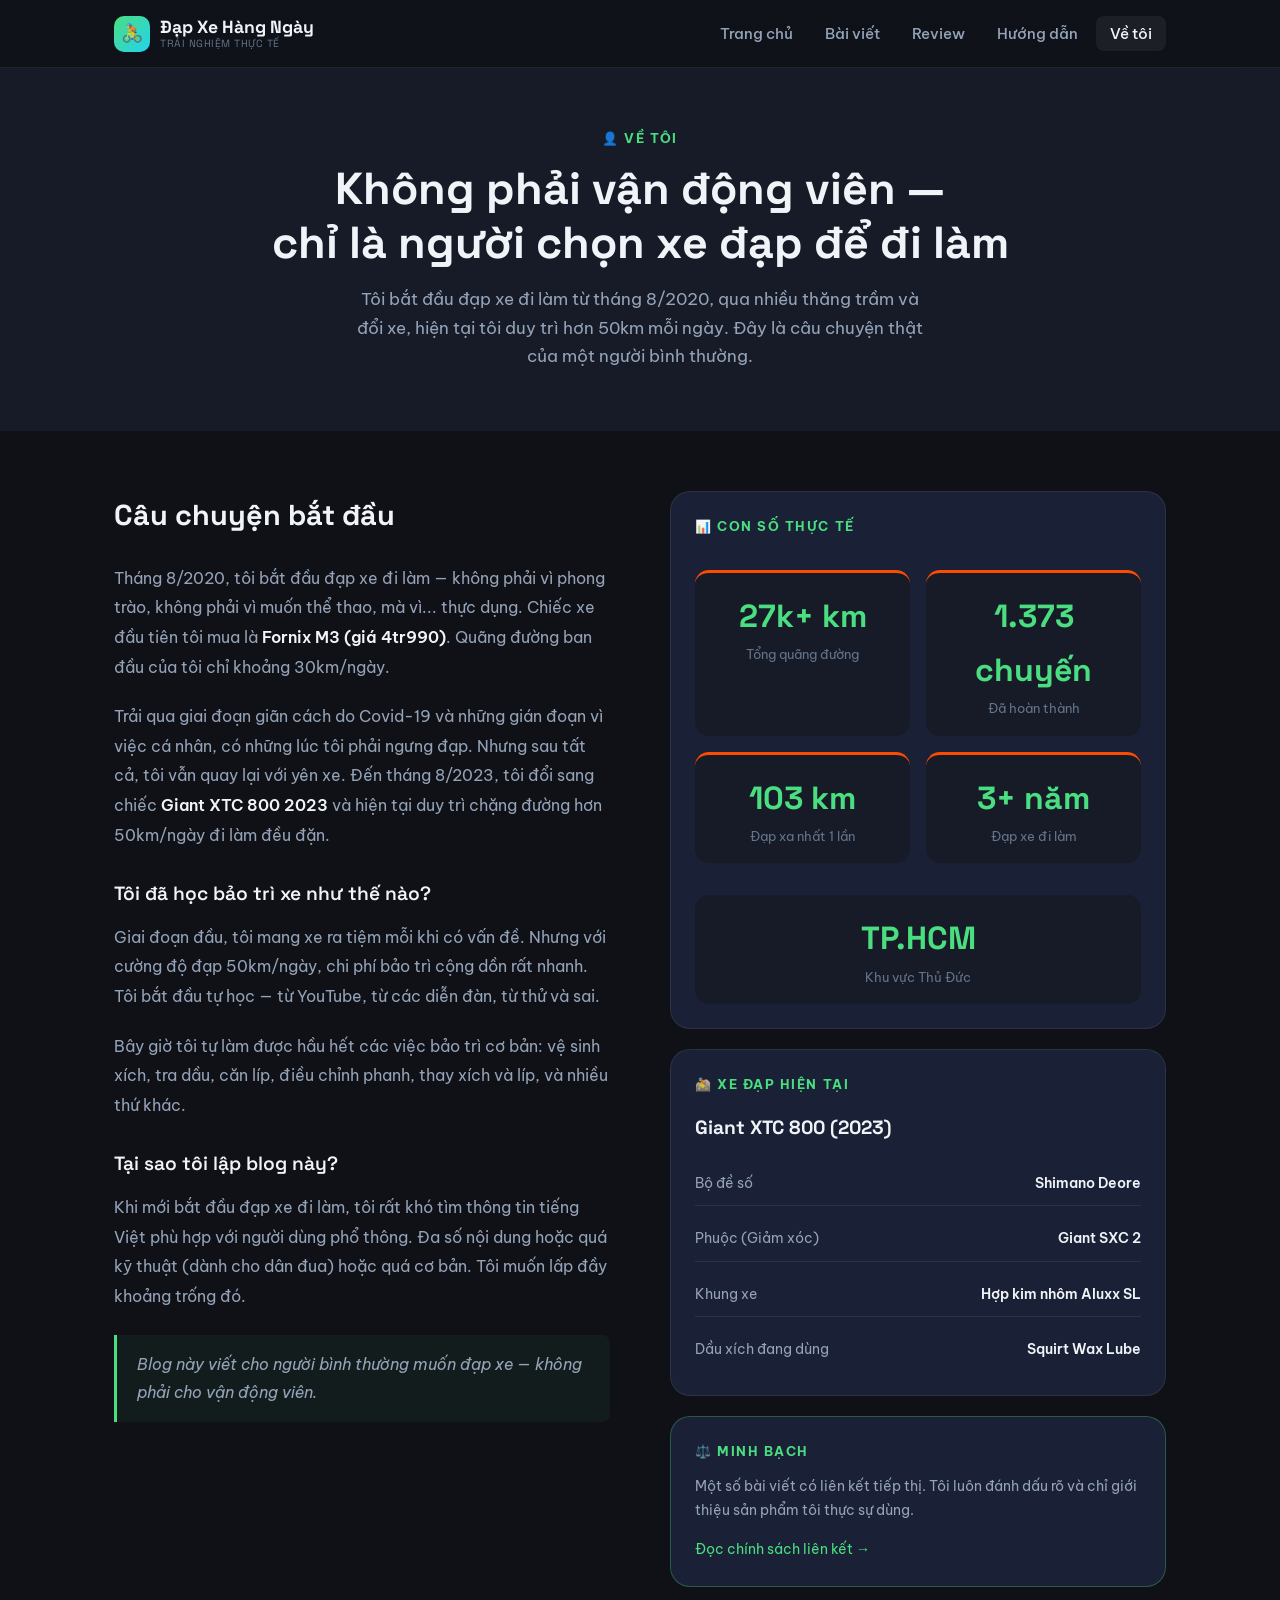
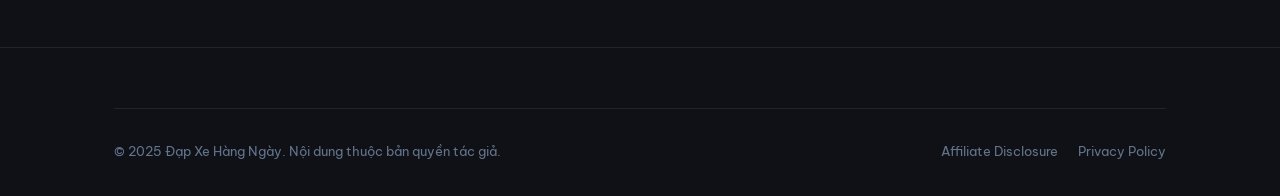
==== commit e453050f: "Add Strava profile link and real stats" ====
--- a/about.html
+++ b/about.html
@@ -73,23 +73,27 @@
         <div class="card">
           <div class="card-body">
             <div class="section-label" style="margin-bottom:16px;">📊 Con số thực tế</div>
-            <div style="display:grid;grid-template-columns:1fr 1fr;gap:16px;">
-              <div style="text-align:center;padding:16px;background:var(--bg-secondary);border-radius:var(--radius-md);">
-                <div style="font-family:var(--font-heading);font-size:2rem;font-weight:800;color:var(--accent-primary);" data-target="5" data-suffix="+">0</div>
-                <div style="font-size:0.82rem;color:var(--text-muted);">Năm kinh nghiệm</div>
+            <div style="display:grid;grid-template-columns:repeat(auto-fit, minmax(140px, 1fr));gap:16px;margin:32px 0;">
+              <div style="text-align:center;padding:16px;background:var(--bg-secondary);border-radius:var(--radius-md); border-top: 3px solid #fc4c02;">
+                <div style="font-family:var(--font-heading);font-size:2rem;font-weight:800;color:var(--accent-primary);" data-target="42" data-suffix="k+ km">0</div>
+                <div style="font-size:0.82rem;color:var(--text-muted);">Tổng quãng đường</div>
               </div>
-              <div style="text-align:center;padding:16px;background:var(--bg-secondary);border-radius:var(--radius-md);">
-                <div style="font-family:var(--font-heading);font-size:2rem;font-weight:800;color:var(--accent-primary);" data-target="50" data-suffix="km">0</div>
-                <div style="font-size:0.82rem;color:var(--text-muted);">Mỗi ngày</div>
+              <div style="text-align:center;padding:16px;background:var(--bg-secondary);border-radius:var(--radius-md); border-top: 3px solid #fc4c02;">
+                <div style="font-family:var(--font-heading);font-size:2rem;font-weight:800;color:var(--accent-primary);" data-target="2116" data-suffix=" chuyến">0</div>
+                <div style="font-size:0.82rem;color:var(--text-muted);">Đã hoàn thành</div>
               </div>
-              <div style="text-align:center;padding:16px;background:var(--bg-secondary);border-radius:var(--radius-md);">
-                <div style="font-family:var(--font-heading);font-size:2rem;font-weight:800;color:var(--accent-primary);" data-target="20" data-suffix="k+ km">0</div>
-                <div style="font-size:0.82rem;color:var(--text-muted);">Ước tính tổng cộng</div>
+              <div style="text-align:center;padding:16px;background:var(--bg-secondary);border-radius:var(--radius-md); border-top: 3px solid #fc4c02;">
+                <div style="font-family:var(--font-heading);font-size:2rem;font-weight:800;color:var(--accent-primary);" data-target="160" data-suffix=" km">0</div>
+                <div style="font-size:0.82rem;color:var(--text-muted);">Đạp xa nhất 1 lần</div>
               </div>
-              <div style="text-align:center;padding:16px;background:var(--bg-secondary);border-radius:var(--radius-md);">
-                <div style="font-family:var(--font-heading);font-size:2rem;font-weight:800;color:var(--accent-primary);">TP.HCM</div>
-                <div style="font-size:0.82rem;color:var(--text-muted);">Khu vực Thủ Đức</div>
+              <div style="text-align:center;padding:16px;background:var(--bg-secondary);border-radius:var(--radius-md); border-top: 3px solid #fc4c02;">
+                <div style="font-family:var(--font-heading);font-size:2rem;font-weight:800;color:var(--accent-primary);" data-target="5" data-suffix="+ năm">0</div>
+                <div style="font-size:0.82rem;color:var(--text-muted);">Đạp xe đi làm</div>
               </div>
+            </div>
+            <div style="text-align:center;padding:16px;background:var(--bg-secondary);border-radius:var(--radius-md);">
+              <div style="font-family:var(--font-heading);font-size:2rem;font-weight:800;color:var(--accent-primary);">TP.HCM</div>
+              <div style="font-size:0.82rem;color:var(--text-muted);">Khu vực Thủ Đức</div>
             </div>
           </div>
         </div>
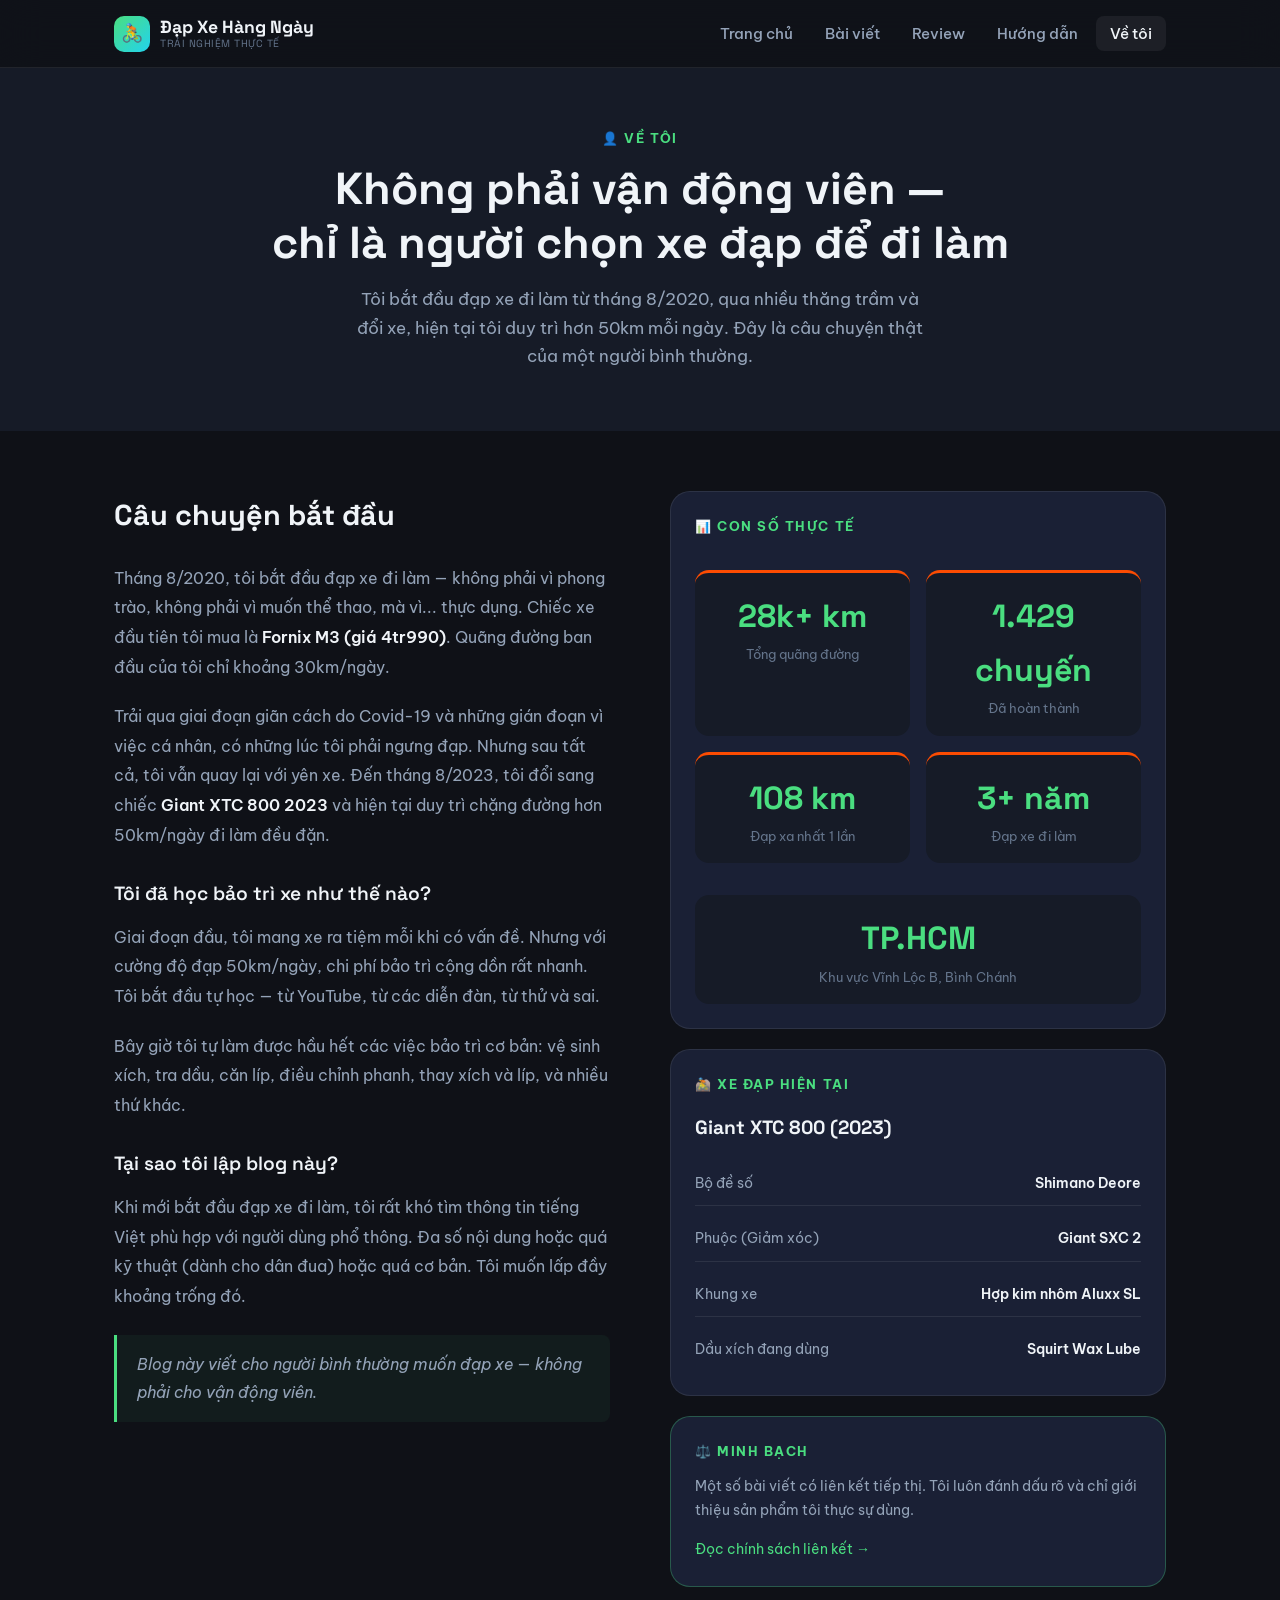
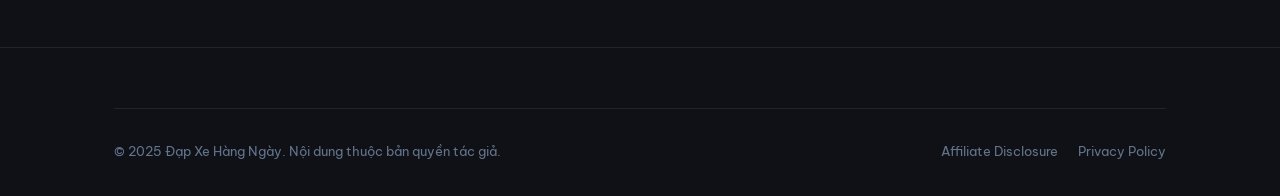
==== commit 24010e87: "update update" ====
--- a/about.html
+++ b/about.html
@@ -1,152 +1,189 @@
 <!DOCTYPE html>
 <html lang="vi">
+
 <head>
   <meta charset="UTF-8" />
   <meta name="viewport" content="width=device-width, initial-scale=1.0" />
   <title>Về tôi – Người đạp xe đi làm hơn 5 năm | Đạp Xe Hàng Ngày</title>
-  <meta name="description" content="Câu chuyện của tôi: đạp xe đi làm 50km/ngày từ tháng 8/2020, tự bảo trì xe, và tại sao tôi lập blog này." />
-  <link rel="icon" href="data:image/svg+xml,<svg xmlns='http://www.w3.org/2000/svg' viewBox='0 0 100 100'><text y='.9em' font-size='90'>🚴</text></svg>" />
+  <meta name="description"
+    content="Câu chuyện của tôi: đạp xe đi làm 50km/ngày từ tháng 8/2020, tự bảo trì xe, và tại sao tôi lập blog này." />
+  <link rel="icon"
+    href="data:image/svg+xml,<svg xmlns='http://www.w3.org/2000/svg' viewBox='0 0 100 100'><text y='.9em' font-size='90'>🚴</text></svg>" />
   <link rel="stylesheet" href="css/style.css" />
 </head>
+
 <body>
-<nav class="navbar">
-  <div class="container nav-inner">
-    <a href="index.html" class="nav-logo">
-      <div class="nav-logo-icon">🚴</div>
-      <div class="nav-logo-text">Đạp Xe Hàng Ngày<span class="nav-logo-sub">Trải nghiệm thực tế</span></div>
-    </a>
-    <ul class="nav-links">
-      <li><a href="index.html">Trang chủ</a></li>
-      <li><a href="blog.html">Bài viết</a></li>
-      <li><a href="reviews.html">Review</a></li>
-      <li><a href="guides.html">Hướng dẫn</a></li>
-      <li><a href="about.html" class="active">Về tôi</a></li>
-    </ul>
-    <button class="nav-toggle" id="navToggle" aria-label="Mở menu" aria-expanded="false"><span></span><span></span><span></span></button>
-  </div>
-</nav>
-<nav class="mobile-menu" id="mobileMenu">
-  <a href="index.html">🏠 Trang chủ</a>
-  <a href="blog.html">📝 Bài viết</a>
-  <a href="reviews.html">⭐ Review</a>
-  <a href="guides.html">📚 Hướng dẫn</a>
-  <a href="about.html">👤 Về tôi</a>
-</nav>
+  <nav class="navbar">
+    <div class="container nav-inner">
+      <a href="index.html" class="nav-logo">
+        <div class="nav-logo-icon">🚴</div>
+        <div class="nav-logo-text">Đạp Xe Hàng Ngày<span class="nav-logo-sub">Trải nghiệm thực tế</span></div>
+      </a>
+      <ul class="nav-links">
+        <li><a href="index.html">Trang chủ</a></li>
+        <li><a href="blog.html">Bài viết</a></li>
+        <li><a href="reviews.html">Review</a></li>
+        <li><a href="guides.html">Hướng dẫn</a></li>
+        <li><a href="about.html" class="active">Về tôi</a></li>
+      </ul>
+      <button class="nav-toggle" id="navToggle" aria-label="Mở menu"
+        aria-expanded="false"><span></span><span></span><span></span></button>
+    </div>
+  </nav>
+  <nav class="mobile-menu" id="mobileMenu">
+    <a href="index.html">🏠 Trang chủ</a>
+    <a href="blog.html">📝 Bài viết</a>
+    <a href="reviews.html">⭐ Review</a>
+    <a href="guides.html">📚 Hướng dẫn</a>
+    <a href="about.html">👤 Về tôi</a>
+  </nav>
 
-<main>
-  <!-- Page Hero -->
-  <section class="page-hero" style="background:var(--bg-secondary);">
-    <div class="container">
-      <div class="section-label">👤 Về tôi</div>
-      <h1 class="section-title">Không phải vận động viên —<br />chỉ là người chọn xe đạp để đi làm</h1>
-      <p class="section-subtitle" style="margin:0 auto;">Tôi bắt đầu đạp xe đi làm từ tháng 8/2020, qua nhiều thăng trầm và đổi xe, hiện tại tôi duy trì hơn 50km mỗi ngày. Đây là câu chuyện thật của một người bình thường.</p>
-    </div>
-  </section>
+  <main>
+    <!-- Page Hero -->
+    <section class="page-hero" style="background:var(--bg-secondary);">
+      <div class="container">
+        <div class="section-label">👤 Về tôi</div>
+        <h1 class="section-title">Không phải vận động viên —<br />chỉ là người chọn xe đạp để đi làm</h1>
+        <p class="section-subtitle" style="margin:0 auto;">Tôi bắt đầu đạp xe đi làm từ tháng 8/2020, qua nhiều thăng
+          trầm và đổi xe, hiện tại tôi duy trì hơn 50km mỗi ngày. Đây là câu chuyện thật của một người bình thường.</p>
+      </div>
+    </section>
 
-  <div class="container" style="padding:60px 24px;">
-    <div style="display:grid;grid-template-columns:1fr 1fr;gap:60px;align-items:start;">
+    <div class="container" style="padding:60px 24px;">
+      <div style="display:grid;grid-template-columns:1fr 1fr;gap:60px;align-items:start;">
 
-      <!-- Story -->
-      <div>
-        <h2 style="font-family:var(--font-heading);font-size:1.8rem;font-weight:700;margin-bottom:24px;">Câu chuyện bắt đầu</h2>
+        <!-- Story -->
+        <div>
+          <h2 style="font-family:var(--font-heading);font-size:1.8rem;font-weight:700;margin-bottom:24px;">Câu chuyện
+            bắt đầu</h2>
 
-        <div class="post-content" style="background:transparent;border:none;padding:0;">
-          <p>Tháng 8/2020, tôi bắt đầu đạp xe đi làm — không phải vì phong trào, không phải vì muốn thể thao, mà vì... thực dụng. Chiếc xe đầu tiên tôi mua là <strong>Fornix M3 (giá 4tr990)</strong>. Quãng đường ban đầu của tôi chỉ khoảng 30km/ngày.</p>
+          <div class="post-content" style="background:transparent;border:none;padding:0;">
+            <p>Tháng 8/2020, tôi bắt đầu đạp xe đi làm — không phải vì phong trào, không phải vì muốn thể thao, mà vì...
+              thực dụng. Chiếc xe đầu tiên tôi mua là <strong>Fornix M3 (giá 4tr990)</strong>. Quãng đường ban đầu của
+              tôi chỉ khoảng 30km/ngày.</p>
 
-          <p>Trải qua giai đoạn giãn cách do Covid-19 và những gián đoạn vì việc cá nhân, có những lúc tôi phải ngưng đạp. Nhưng sau tất cả, tôi vẫn quay lại với yên xe. Đến tháng 8/2023, tôi đổi sang chiếc <strong>Giant XTC 800 2023</strong> và hiện tại duy trì chặng đường hơn 50km/ngày đi làm đều đặn.</p>
+            <p>Trải qua giai đoạn giãn cách do Covid-19 và những gián đoạn vì việc cá nhân, có những lúc tôi phải ngưng
+              đạp. Nhưng sau tất cả, tôi vẫn quay lại với yên xe. Đến tháng 8/2023, tôi đổi sang chiếc <strong>Giant XTC
+                800 2023</strong> và hiện tại duy trì chặng đường hơn 50km/ngày đi làm đều đặn.</p>
 
-          <h3>Tôi đã học bảo trì xe như thế nào?</h3>
-          <p>Giai đoạn đầu, tôi mang xe ra tiệm mỗi khi có vấn đề. Nhưng với cường độ đạp 50km/ngày, chi phí bảo trì cộng dồn rất nhanh. Tôi bắt đầu tự học — từ YouTube, từ các diễn đàn, từ thử và sai.</p>
+            <h3>Tôi đã học bảo trì xe như thế nào?</h3>
+            <p>Giai đoạn đầu, tôi mang xe ra tiệm mỗi khi có vấn đề. Nhưng với cường độ đạp 50km/ngày, chi phí bảo trì
+              cộng dồn rất nhanh. Tôi bắt đầu tự học — từ YouTube, từ các diễn đàn, từ thử và sai.</p>
 
-          <p>Bây giờ tôi tự làm được hầu hết các việc bảo trì cơ bản: vệ sinh xích, tra dầu, căn líp, điều chỉnh phanh, thay xích và líp, và nhiều thứ khác.</p>
+            <p>Bây giờ tôi tự làm được hầu hết các việc bảo trì cơ bản: vệ sinh xích, tra dầu, căn líp, điều chỉnh
+              phanh, thay xích và líp, và nhiều thứ khác.</p>
 
-          <h3>Tại sao tôi lập blog này?</h3>
-          <p>Khi mới bắt đầu đạp xe đi làm, tôi rất khó tìm thông tin tiếng Việt phù hợp với người dùng phổ thông. Đa số nội dung hoặc quá kỹ thuật (dành cho dân đua) hoặc quá cơ bản. Tôi muốn lấp đầy khoảng trống đó.</p>
+            <h3>Tại sao tôi lập blog này?</h3>
+            <p>Khi mới bắt đầu đạp xe đi làm, tôi rất khó tìm thông tin tiếng Việt phù hợp với người dùng phổ thông. Đa
+              số nội dung hoặc quá kỹ thuật (dành cho dân đua) hoặc quá cơ bản. Tôi muốn lấp đầy khoảng trống đó.</p>
 
-          <blockquote>Blog này viết cho người bình thường muốn đạp xe — không phải cho vận động viên.</blockquote>
-        </div>
-      </div>
-
-      <!-- Stats & Bike Specs -->
-      <div style="display:flex;flex-direction:column;gap:20px;">
-
-        <div class="card">
-          <div class="card-body">
-            <div class="section-label" style="margin-bottom:16px;">📊 Con số thực tế</div>
-            <div style="display:grid;grid-template-columns:repeat(auto-fit, minmax(140px, 1fr));gap:16px;margin:32px 0;">
-              <div style="text-align:center;padding:16px;background:var(--bg-secondary);border-radius:var(--radius-md); border-top: 3px solid #fc4c02;">
-                <div style="font-family:var(--font-heading);font-size:2rem;font-weight:800;color:var(--accent-primary);" data-target="42" data-suffix="k+ km">0</div>
-                <div style="font-size:0.82rem;color:var(--text-muted);">Tổng quãng đường</div>
-              </div>
-              <div style="text-align:center;padding:16px;background:var(--bg-secondary);border-radius:var(--radius-md); border-top: 3px solid #fc4c02;">
-                <div style="font-family:var(--font-heading);font-size:2rem;font-weight:800;color:var(--accent-primary);" data-target="2116" data-suffix=" chuyến">0</div>
-                <div style="font-size:0.82rem;color:var(--text-muted);">Đã hoàn thành</div>
-              </div>
-              <div style="text-align:center;padding:16px;background:var(--bg-secondary);border-radius:var(--radius-md); border-top: 3px solid #fc4c02;">
-                <div style="font-family:var(--font-heading);font-size:2rem;font-weight:800;color:var(--accent-primary);" data-target="160" data-suffix=" km">0</div>
-                <div style="font-size:0.82rem;color:var(--text-muted);">Đạp xa nhất 1 lần</div>
-              </div>
-              <div style="text-align:center;padding:16px;background:var(--bg-secondary);border-radius:var(--radius-md); border-top: 3px solid #fc4c02;">
-                <div style="font-family:var(--font-heading);font-size:2rem;font-weight:800;color:var(--accent-primary);" data-target="5" data-suffix="+ năm">0</div>
-                <div style="font-size:0.82rem;color:var(--text-muted);">Đạp xe đi làm</div>
-              </div>
-            </div>
-            <div style="text-align:center;padding:16px;background:var(--bg-secondary);border-radius:var(--radius-md);">
-              <div style="font-family:var(--font-heading);font-size:2rem;font-weight:800;color:var(--accent-primary);">TP.HCM</div>
-              <div style="font-size:0.82rem;color:var(--text-muted);">Khu vực Thủ Đức</div>
-            </div>
+            <blockquote>Blog này viết cho người bình thường muốn đạp xe — không phải cho vận động viên.</blockquote>
           </div>
         </div>
 
-        <div class="card">
-          <div class="card-body">
-            <div class="section-label" style="margin-bottom:16px;">🚵 Xe đạp hiện tại</div>
-            <div style="font-family:var(--font-heading);font-size:1.2rem;font-weight:700;margin-bottom:16px;">Giant XTC 800 (2023)</div>
-            <div style="display:flex;flex-direction:column;gap:10px;">
-              <div style="display:flex;justify-content:space-between;padding:10px 0;border-bottom:1px solid var(--border-color);font-size:0.9rem;">
-                <span style="color:var(--text-secondary);">Bộ đề số</span>
-                <span style="font-weight:600;">Shimano Deore</span>
+        <!-- Stats & Bike Specs -->
+        <div style="display:flex;flex-direction:column;gap:20px;">
+
+          <div class="card">
+            <div class="card-body">
+              <div class="section-label" style="margin-bottom:16px;">📊 Con số thực tế</div>
+              <div
+                style="display:grid;grid-template-columns:repeat(auto-fit, minmax(140px, 1fr));gap:16px;margin:32px 0;">
+                <div
+                  style="text-align:center;padding:16px;background:var(--bg-secondary);border-radius:var(--radius-md); border-top: 3px solid #fc4c02;">
+                  <div
+                    style="font-family:var(--font-heading);font-size:2rem;font-weight:800;color:var(--accent-primary);"
+                    data-target="42" data-suffix="k+ km">0</div>
+                  <div style="font-size:0.82rem;color:var(--text-muted);">Tổng quãng đường</div>
+                </div>
+                <div
+                  style="text-align:center;padding:16px;background:var(--bg-secondary);border-radius:var(--radius-md); border-top: 3px solid #fc4c02;">
+                  <div
+                    style="font-family:var(--font-heading);font-size:2rem;font-weight:800;color:var(--accent-primary);"
+                    data-target="2116" data-suffix=" chuyến">0</div>
+                  <div style="font-size:0.82rem;color:var(--text-muted);">Đã hoàn thành</div>
+                </div>
+                <div
+                  style="text-align:center;padding:16px;background:var(--bg-secondary);border-radius:var(--radius-md); border-top: 3px solid #fc4c02;">
+                  <div
+                    style="font-family:var(--font-heading);font-size:2rem;font-weight:800;color:var(--accent-primary);"
+                    data-target="160" data-suffix=" km">0</div>
+                  <div style="font-size:0.82rem;color:var(--text-muted);">Đạp xa nhất 1 lần</div>
+                </div>
+                <div
+                  style="text-align:center;padding:16px;background:var(--bg-secondary);border-radius:var(--radius-md); border-top: 3px solid #fc4c02;">
+                  <div
+                    style="font-family:var(--font-heading);font-size:2rem;font-weight:800;color:var(--accent-primary);"
+                    data-target="5" data-suffix="+ năm">0</div>
+                  <div style="font-size:0.82rem;color:var(--text-muted);">Đạp xe đi làm</div>
+                </div>
               </div>
-              <div style="display:flex;justify-content:space-between;padding:10px 0;border-bottom:1px solid var(--border-color);font-size:0.9rem;">
-                <span style="color:var(--text-secondary);">Phuộc (Giảm xóc)</span>
-                <span style="font-weight:600;">Giant SXC 2</span>
-              </div>
-              <div style="display:flex;justify-content:space-between;padding:10px 0;border-bottom:1px solid var(--border-color);font-size:0.9rem;">
-                <span style="color:var(--text-secondary);">Khung xe</span>
-                <span style="font-weight:600;">Hợp kim nhôm Aluxx SL</span>
-              </div>
-              <div style="display:flex;justify-content:space-between;padding:10px 0;font-size:0.9rem;">
-                <span style="color:var(--text-secondary);">Dầu xích đang dùng</span>
-                <span style="font-weight:600;">Squirt Wax Lube</span>
+              <div
+                style="text-align:center;padding:16px;background:var(--bg-secondary);border-radius:var(--radius-md);">
+                <div
+                  style="font-family:var(--font-heading);font-size:2rem;font-weight:800;color:var(--accent-primary);">
+                  TP.HCM</div>
+                <div style="font-size:0.82rem;color:var(--text-muted);">Khu vực Vĩnh Lộc B, Bình Chánh</div>
               </div>
             </div>
           </div>
+
+          <div class="card">
+            <div class="card-body">
+              <div class="section-label" style="margin-bottom:16px;">🚵 Xe đạp hiện tại</div>
+              <div style="font-family:var(--font-heading);font-size:1.2rem;font-weight:700;margin-bottom:16px;">Giant
+                XTC 800 (2023)</div>
+              <div style="display:flex;flex-direction:column;gap:10px;">
+                <div
+                  style="display:flex;justify-content:space-between;padding:10px 0;border-bottom:1px solid var(--border-color);font-size:0.9rem;">
+                  <span style="color:var(--text-secondary);">Bộ đề số</span>
+                  <span style="font-weight:600;">Shimano Deore</span>
+                </div>
+                <div
+                  style="display:flex;justify-content:space-between;padding:10px 0;border-bottom:1px solid var(--border-color);font-size:0.9rem;">
+                  <span style="color:var(--text-secondary);">Phuộc (Giảm xóc)</span>
+                  <span style="font-weight:600;">Giant SXC 2</span>
+                </div>
+                <div
+                  style="display:flex;justify-content:space-between;padding:10px 0;border-bottom:1px solid var(--border-color);font-size:0.9rem;">
+                  <span style="color:var(--text-secondary);">Khung xe</span>
+                  <span style="font-weight:600;">Hợp kim nhôm Aluxx SL</span>
+                </div>
+                <div style="display:flex;justify-content:space-between;padding:10px 0;font-size:0.9rem;">
+                  <span style="color:var(--text-secondary);">Dầu xích đang dùng</span>
+                  <span style="font-weight:600;">Squirt Wax Lube</span>
+                </div>
+              </div>
+            </div>
+          </div>
+
+          <div class="card" style="border-color:var(--border-accent);">
+            <div class="card-body">
+              <div class="section-label" style="margin-bottom:12px;">⚖️ Minh bạch</div>
+              <p style="font-size:0.88rem;color:var(--text-secondary);margin-bottom:12px;">Một số bài viết có liên kết
+                tiếp thị. Tôi luôn đánh dấu rõ và chỉ giới thiệu sản phẩm tôi thực sự dùng.</p>
+              <a href="legal/disclosure.html" style="font-size:0.88rem;color:var(--accent-primary);">Đọc chính sách liên
+                kết →</a>
+            </div>
+          </div>
+
         </div>
-
-        <div class="card" style="border-color:var(--border-accent);">
-          <div class="card-body">
-            <div class="section-label" style="margin-bottom:12px;">⚖️ Minh bạch</div>
-            <p style="font-size:0.88rem;color:var(--text-secondary);margin-bottom:12px;">Một số bài viết có liên kết tiếp thị. Tôi luôn đánh dấu rõ và chỉ giới thiệu sản phẩm tôi thực sự dùng.</p>
-            <a href="legal/disclosure.html" style="font-size:0.88rem;color:var(--accent-primary);">Đọc chính sách liên kết →</a>
-          </div>
-        </div>
-
       </div>
     </div>
-  </div>
-</main>
+  </main>
 
-<footer class="footer">
-  <div class="container">
-    <div class="footer-bottom">
-      <p class="footer-copy">© 2025 Đạp Xe Hàng Ngày. Nội dung thuộc bản quyền tác giả.</p>
-      <div class="footer-legal">
-        <a href="legal/disclosure.html">Affiliate Disclosure</a>
-        <a href="legal/privacy-policy.html">Privacy Policy</a>
+  <footer class="footer">
+    <div class="container">
+      <div class="footer-bottom">
+        <p class="footer-copy">© 2025 Đạp Xe Hàng Ngày. Nội dung thuộc bản quyền tác giả.</p>
+        <div class="footer-legal">
+          <a href="legal/disclosure.html">Affiliate Disclosure</a>
+          <a href="legal/privacy-policy.html">Privacy Policy</a>
+        </div>
       </div>
     </div>
-  </div>
-</footer>
-<script src="js/main.js"></script>
+  </footer>
+  <script src="js/main.js"></script>
 </body>
-</html>
+
+</html>
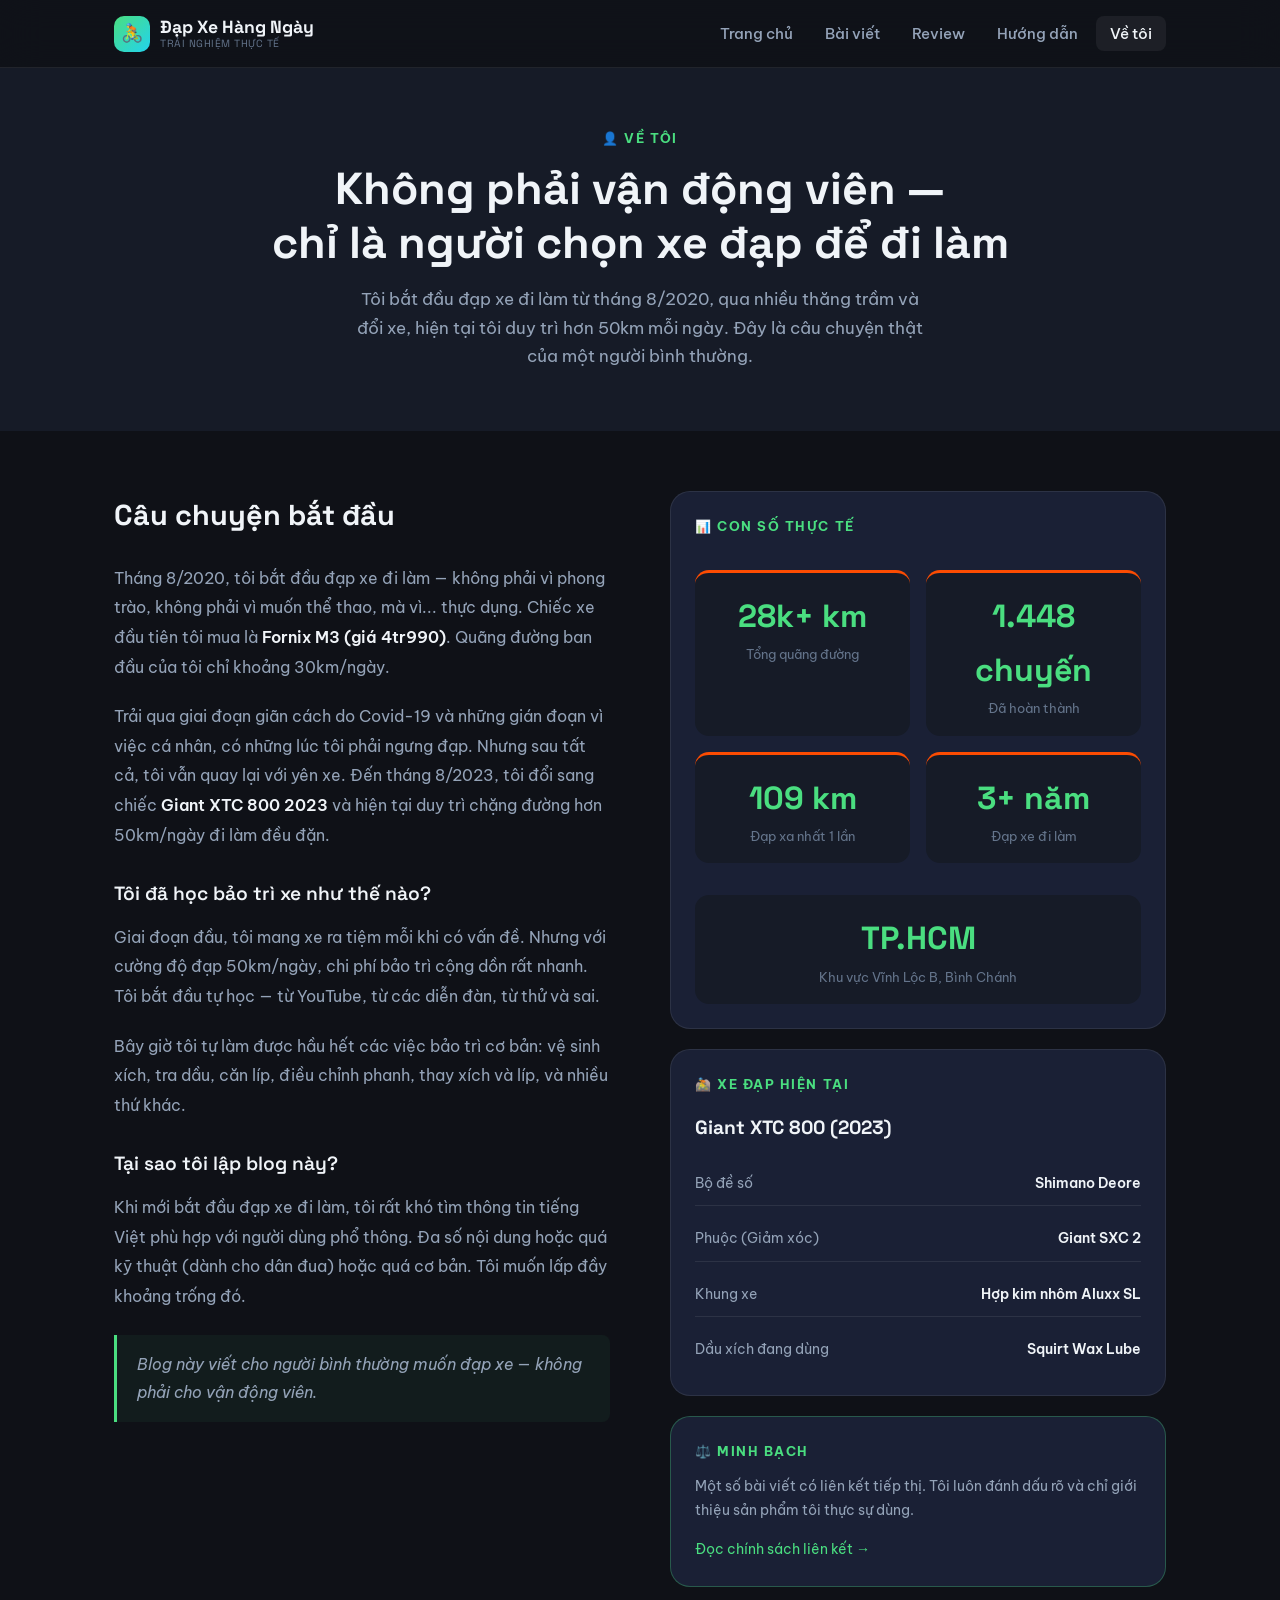
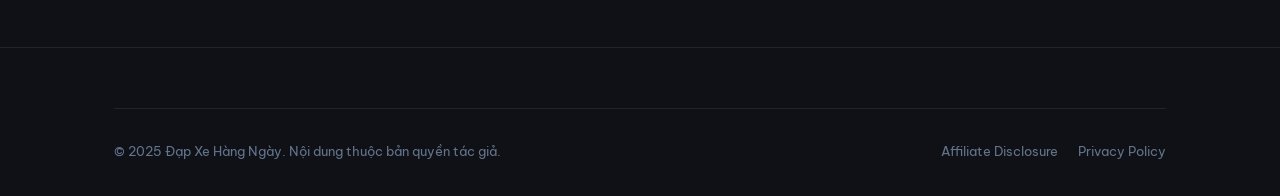
==== commit 9906653d: "fix grammars" ====
--- a/about.html
+++ b/about.html
@@ -1,4 +1,4 @@
-<!DOCTYPE html>
+﻿<!DOCTYPE html>
 <html lang="vi">
 
 <head>
--- a/css/style.css
+++ b/css/style.css
@@ -1,4 +1,4 @@
-/* =========================================================
+﻿/* =========================================================
    BÁNH XE ĐI LÀM - Design System
    ========================================================= */
 
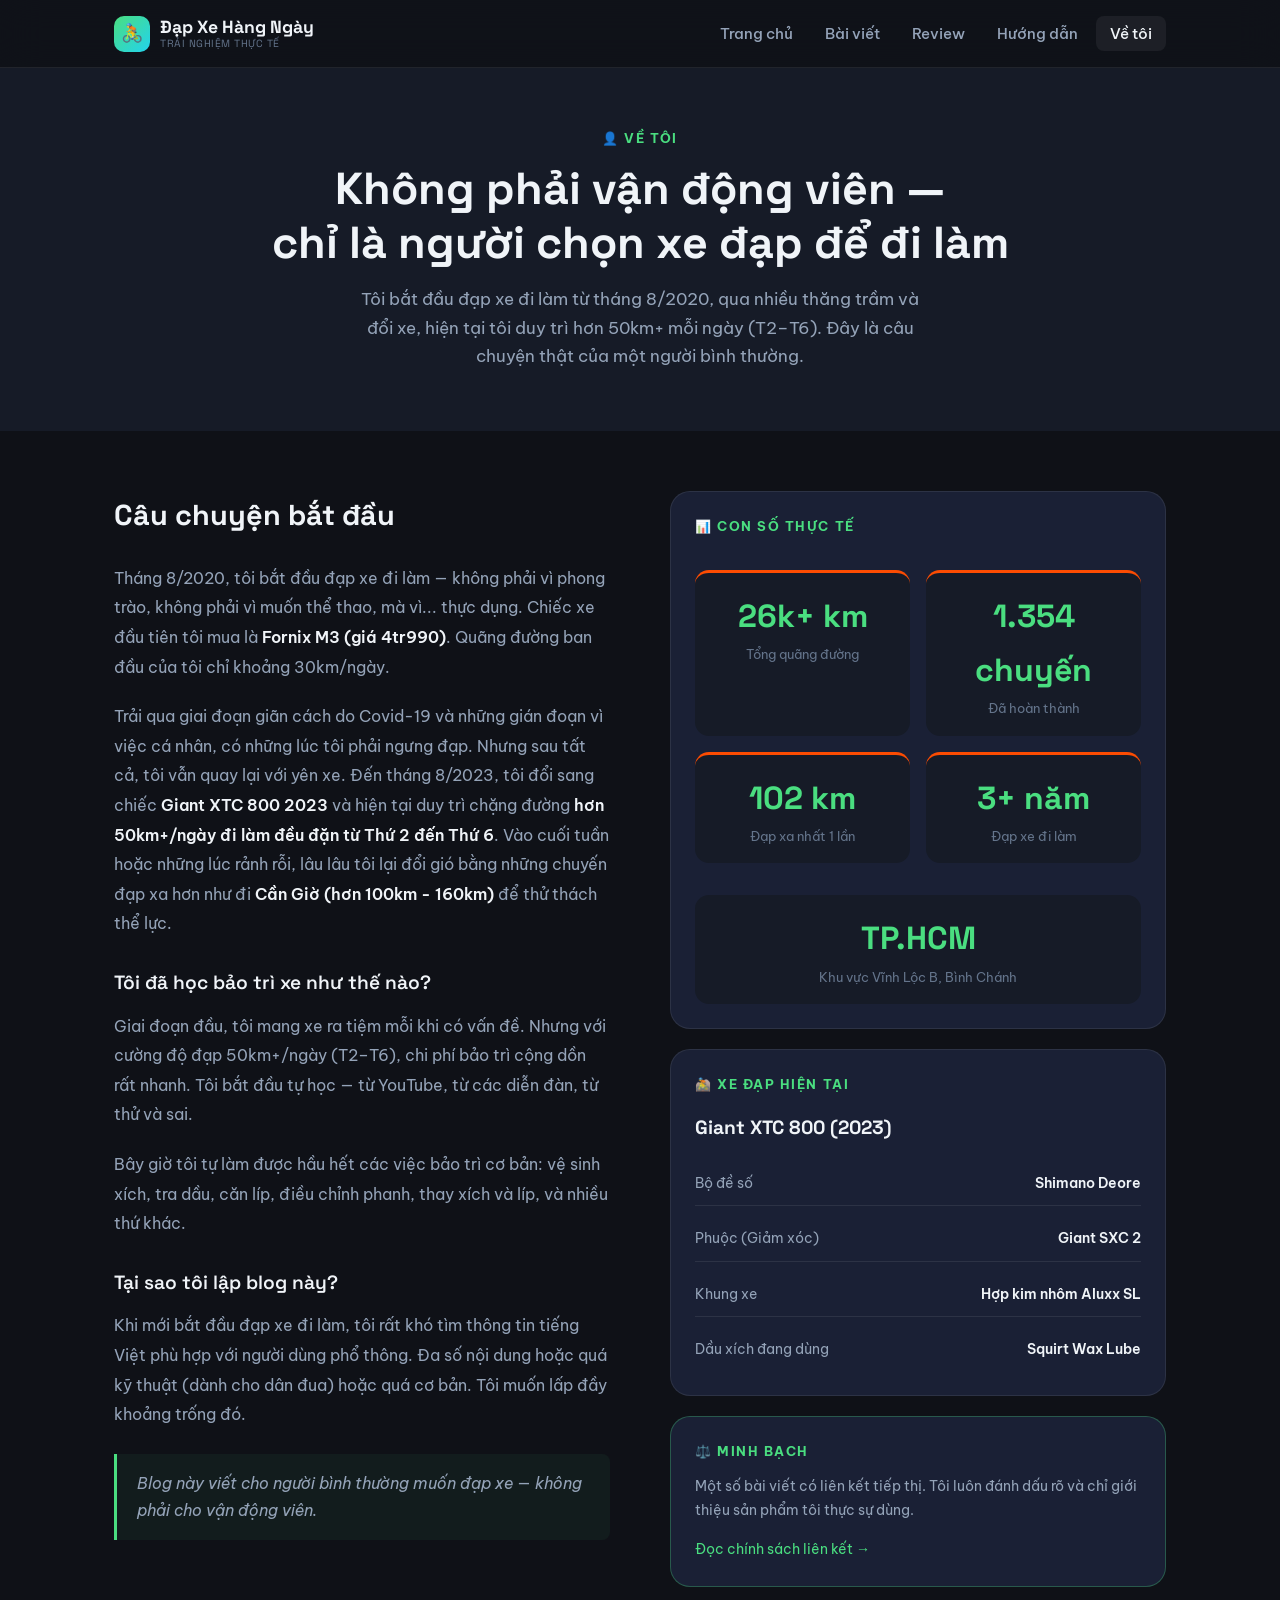
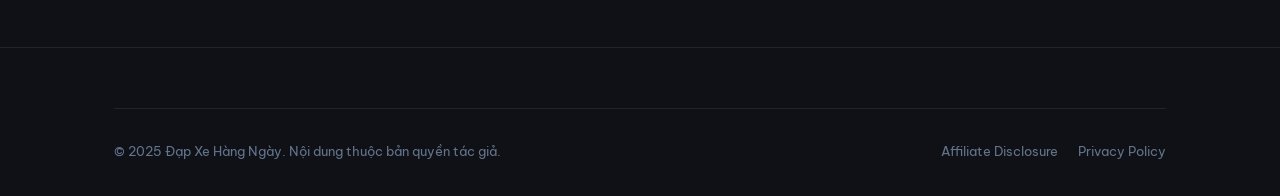
==== commit fb090ac1: "update info" ====
--- a/about.html
+++ b/about.html
@@ -1,12 +1,12 @@
-﻿<!DOCTYPE html>
+<!DOCTYPE html>
 <html lang="vi">
 
 <head>
   <meta charset="UTF-8" />
   <meta name="viewport" content="width=device-width, initial-scale=1.0" />
-  <title>Về tôi – Người đạp xe đi làm hơn 5 năm | Đạp Xe Hàng Ngày</title>
+  <title>Về tôi – Người đạp xe đi làm hơn <span data-cycling-years>6</span> năm | Đạp Xe Hàng Ngày</title>
   <meta name="description"
-    content="Câu chuyện của tôi: đạp xe đi làm 50km/ngày từ tháng 8/2020, tự bảo trì xe, và tại sao tôi lập blog này." />
+    content="Câu chuyện của tôi: đạp xe đi làm 50km+/ngày (T2–T6) từ tháng 8/2020, tự bảo trì xe, và tại sao tôi lập blog này." />
   <link rel="icon"
     href="data:image/svg+xml,<svg xmlns='http://www.w3.org/2000/svg' viewBox='0 0 100 100'><text y='.9em' font-size='90'>🚴</text></svg>" />
   <link rel="stylesheet" href="css/style.css" />
@@ -45,7 +45,7 @@
         <div class="section-label">👤 Về tôi</div>
         <h1 class="section-title">Không phải vận động viên —<br />chỉ là người chọn xe đạp để đi làm</h1>
         <p class="section-subtitle" style="margin:0 auto;">Tôi bắt đầu đạp xe đi làm từ tháng 8/2020, qua nhiều thăng
-          trầm và đổi xe, hiện tại tôi duy trì hơn 50km mỗi ngày. Đây là câu chuyện thật của một người bình thường.</p>
+          trầm và đổi xe, hiện tại tôi duy trì hơn 50km+ mỗi ngày (T2–T6). Đây là câu chuyện thật của một người bình thường.</p>
       </div>
     </section>
 
@@ -63,11 +63,10 @@
               tôi chỉ khoảng 30km/ngày.</p>
 
             <p>Trải qua giai đoạn giãn cách do Covid-19 và những gián đoạn vì việc cá nhân, có những lúc tôi phải ngưng
-              đạp. Nhưng sau tất cả, tôi vẫn quay lại với yên xe. Đến tháng 8/2023, tôi đổi sang chiếc <strong>Giant XTC
-                800 2023</strong> và hiện tại duy trì chặng đường hơn 50km/ngày đi làm đều đặn.</p>
+              đạp. Nhưng sau tất cả, tôi vẫn quay lại với yên xe. Đến tháng 8/2023, tôi đổi sang chiếc <strong>Giant XTC 800 2023</strong> và hiện tại duy trì chặng đường <strong>hơn 50km+/ngày đi làm đều đặn từ Thứ 2 đến Thứ 6</strong>. Vào cuối tuần hoặc những lúc rảnh rỗi, lâu lâu tôi lại đổi gió bằng những chuyến đạp xa hơn như đi <strong>Cần Giờ (hơn 100km - 160km)</strong> để thử thách thể lực.</p>
 
             <h3>Tôi đã học bảo trì xe như thế nào?</h3>
-            <p>Giai đoạn đầu, tôi mang xe ra tiệm mỗi khi có vấn đề. Nhưng với cường độ đạp 50km/ngày, chi phí bảo trì
+            <p>Giai đoạn đầu, tôi mang xe ra tiệm mỗi khi có vấn đề. Nhưng với cường độ đạp 50km+/ngày (T2–T6), chi phí bảo trì
               cộng dồn rất nhanh. Tôi bắt đầu tự học — từ YouTube, từ các diễn đàn, từ thử và sai.</p>
 
             <p>Bây giờ tôi tự làm được hầu hết các việc bảo trì cơ bản: vệ sinh xích, tra dầu, căn líp, điều chỉnh
@@ -114,7 +113,7 @@
                   style="text-align:center;padding:16px;background:var(--bg-secondary);border-radius:var(--radius-md); border-top: 3px solid #fc4c02;">
                   <div
                     style="font-family:var(--font-heading);font-size:2rem;font-weight:800;color:var(--accent-primary);"
-                    data-target="5" data-suffix="+ năm">0</div>
+                    data-target-years data-target="6" data-suffix="+ năm">0</div>
                   <div style="font-size:0.82rem;color:var(--text-muted);">Đạp xe đi làm</div>
                 </div>
               </div>
